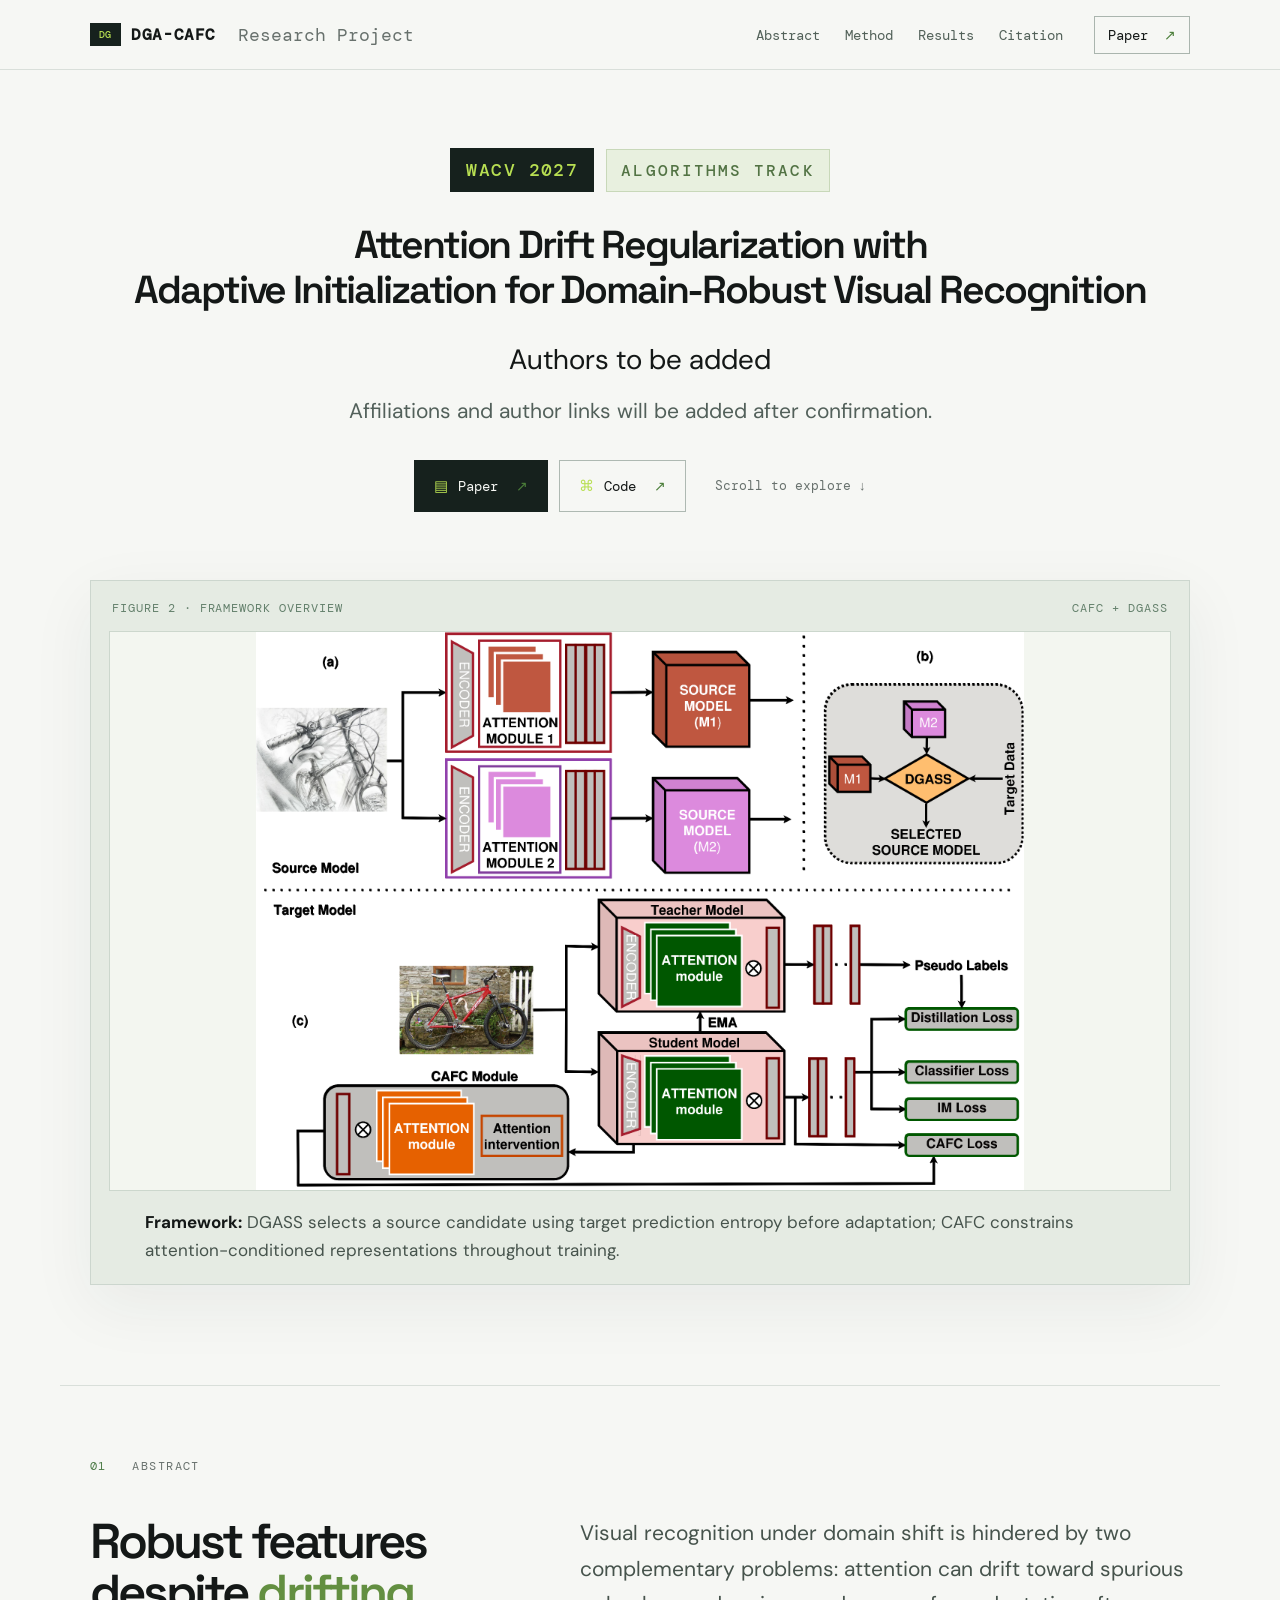
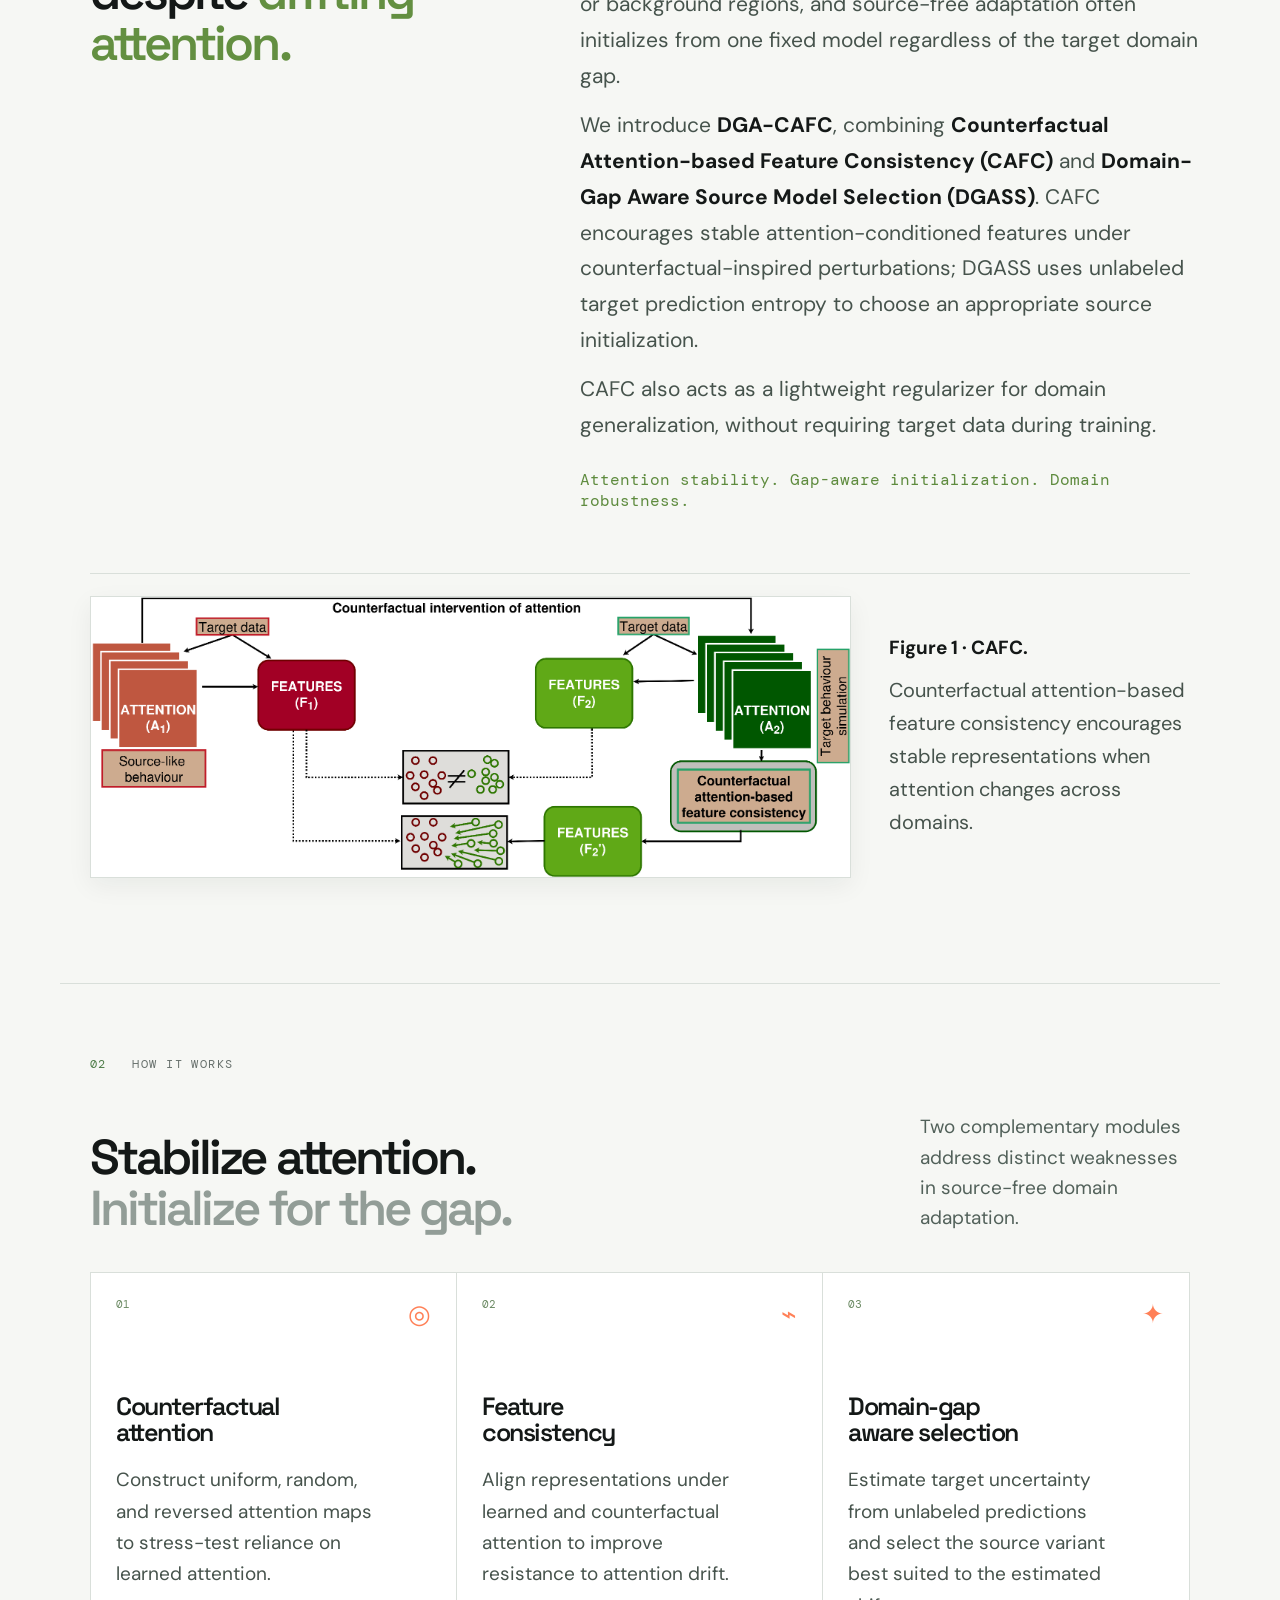
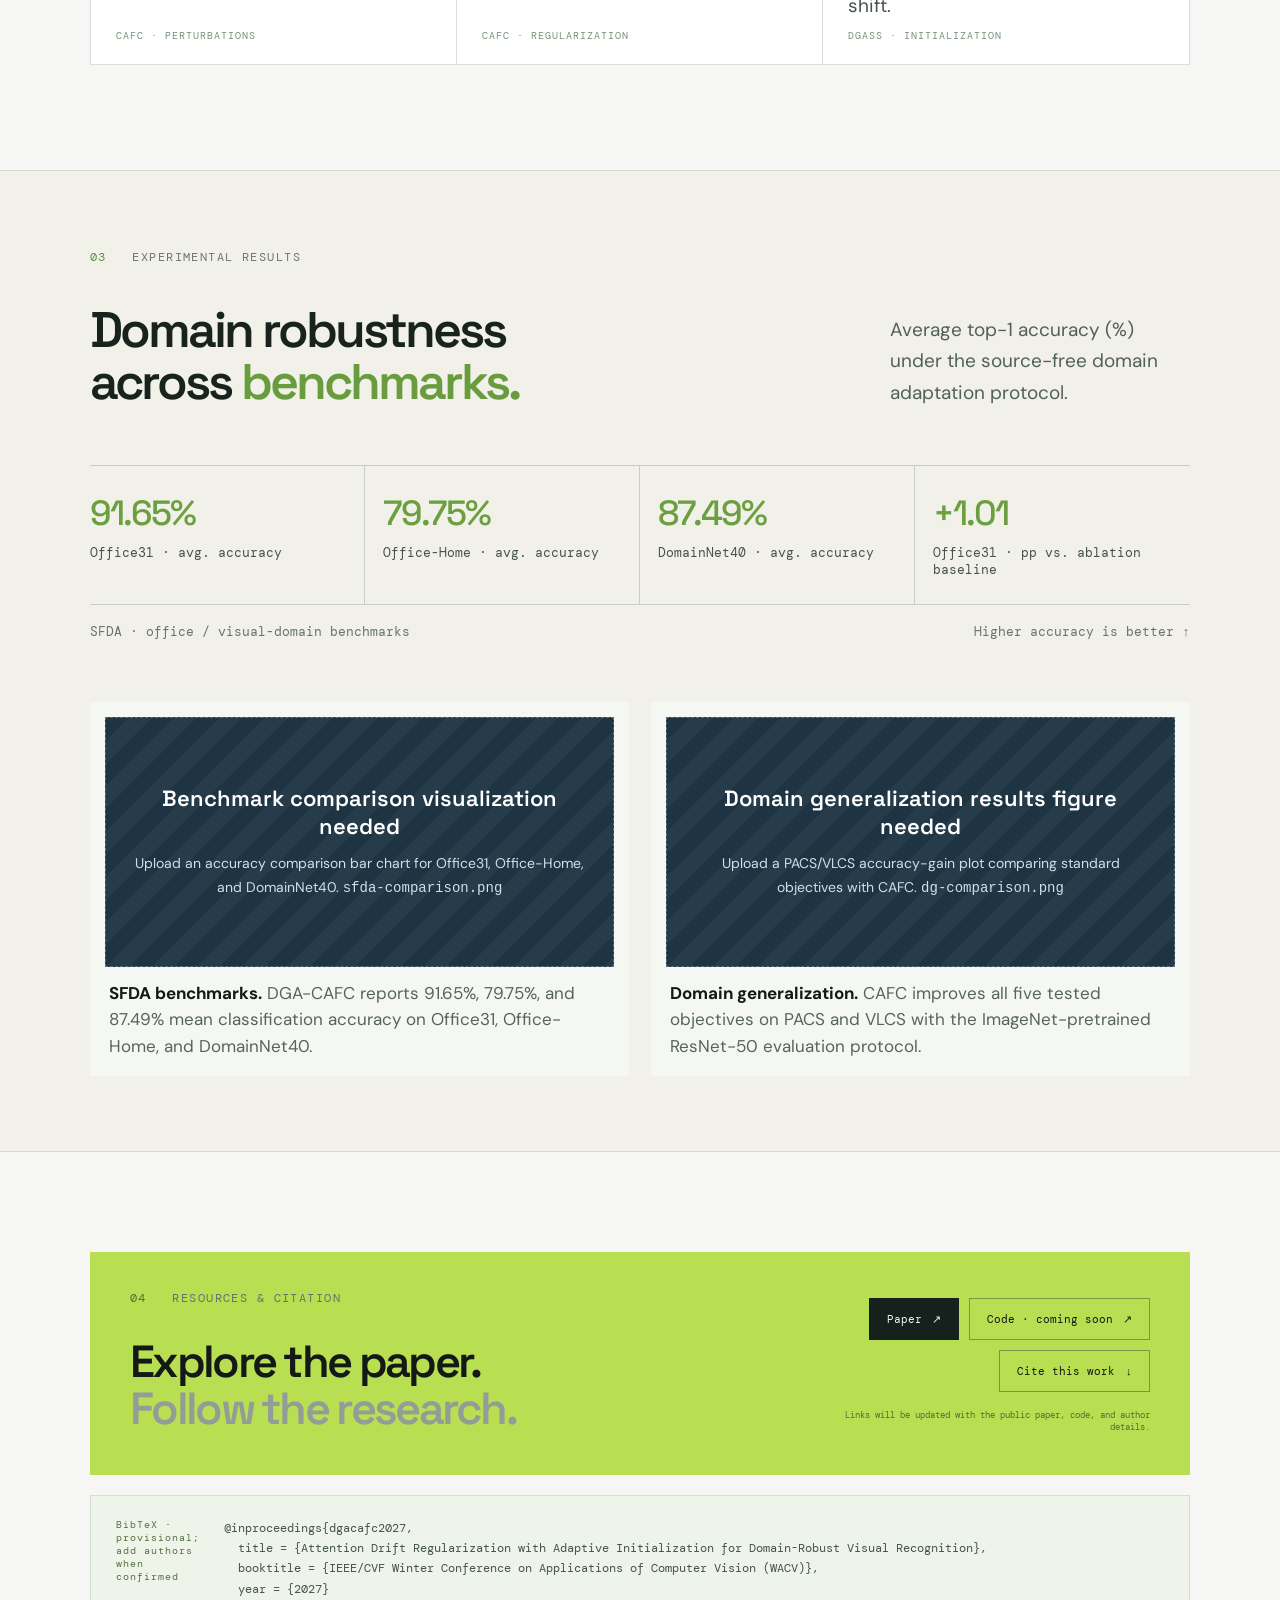
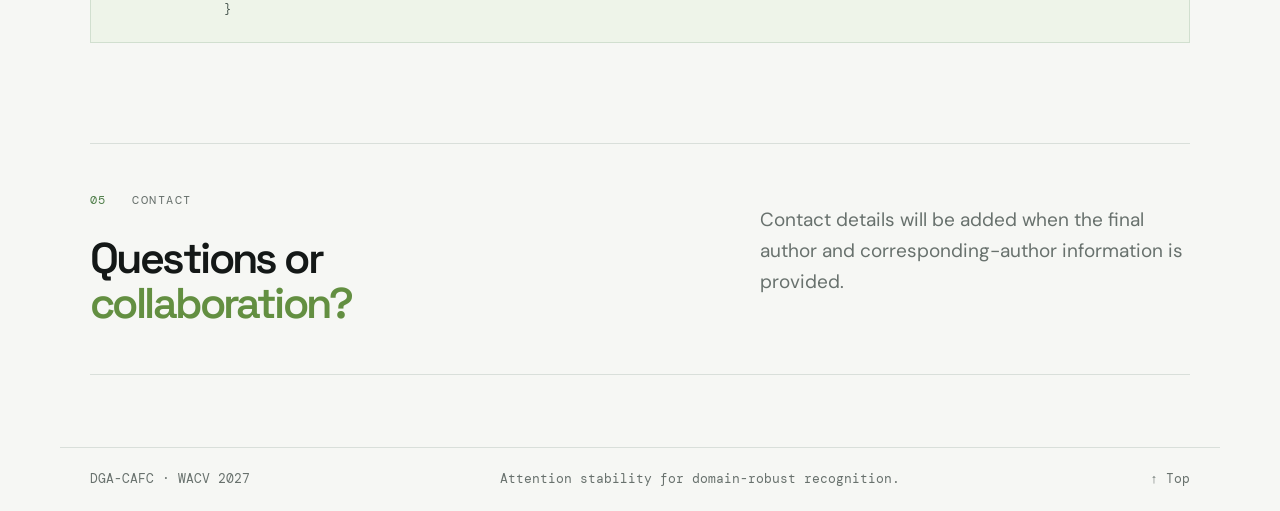
==== index.html @ 8aa9f6e1 "Add files via upload" ====
<!doctype html>
<html lang="en">
  <head>
    <meta charset="UTF-8" />
    <meta name="viewport" content="width=device-width, initial-scale=1.0" />
    <meta name="description" content="DGA-CAFC: Attention Drift Regularization with Adaptive Initialization for Domain-Robust Visual Recognition. WACV 2027." />
    <title>DGA-CAFC | WACV 2027</title>
    <link rel="preconnect" href="https://fonts.googleapis.com" />
    <link rel="preconnect" href="https://fonts.gstatic.com" crossorigin />
    <link href="https://fonts.googleapis.com/css2?family=DM+Mono:wght@400;500&family=DM+Sans:wght@400;500;600;700&family=Space+Grotesk:wght@400;500;600;700&display=swap" rel="stylesheet" />
    <link rel="stylesheet" href="styles.css?v=1" />
  </head>
  <body>
    <header class="topbar"><div class="topbar-inner">
      <a class="paper-id" href="#top"><span class="mark">DG</span><span>DGA-CAFC</span></a>
      <a class="lab-link" href="#contact"><span class="lab-name">Research Project</span></a>
      <nav><a href="#abstract">Abstract</a><a href="#method">Method</a><a href="#results">Results</a><a href="#citation">Citation</a></nav>
      <a class="mini-button" href="paper.html">Paper <span>↗</span></a>
    </div></header>
    <main id="top">
      <section class="title-section wrap">
        <div class="venue-row"><a class="venue-pill" href="https://wacv.thecvf.com/" target="_blank" rel="noreferrer">WACV 2027</a><span class="venue-tier">Algorithms Track</span></div>
        <h1><span>Attention Drift Regularization with</span><span>Adaptive Initialization for Domain-Robust Visual Recognition</span></h1>
        <!-- TODO: Replace author information with final camera-ready author list and affiliations. -->
        <p class="authors">Authors to be added</p>
        <p class="affiliation">Affiliations and author links will be added after confirmation.</p>
        <div class="title-actions"><a class="action-button filled" href="paper.html"><span class="button-icon">▤</span> Paper <span class="arrow">↗</span></a><a class="action-button" href="#links"><span class="button-icon">⌘</span> Code <span class="arrow">↗</span></a><a class="text-link" href="#abstract">Scroll to explore ↓</a></div>
      </section>
      <section class="figure-section wrap"><div class="figure-frame">
        <div class="figure-head"><span>FIGURE 2 · FRAMEWORK OVERVIEW</span><span>CAFC + DGASS</span></div>
        <img src="assets/dgacafc-framework.png" alt="DGA-CAFC overall framework: two candidate source models, DGASS source selection, teacher-student adaptation, and CAFC regularization" loading="eager" />
        <div class="figure-caption"><strong>Framework:</strong> DGASS selects a source candidate using target prediction entropy before adaptation; CAFC constrains attention-conditioned representations throughout training.</div>
      </div></section>
      <section class="abstract-section wrap" id="abstract">
        <div class="section-label">01 <span>ABSTRACT</span></div>
        <div class="abstract-grid"><h2>Robust features<br />despite <em>drifting attention.</em></h2><div>
          <p>Visual recognition under domain shift is hindered by two complementary problems: attention can drift toward spurious or background regions, and source-free adaptation often initializes from one fixed model regardless of the target domain gap.</p>
          <p>We introduce <strong>DGA-CAFC</strong>, combining <strong>Counterfactual Attention-based Feature Consistency (CAFC)</strong> and <strong>Domain-Gap Aware Source Model Selection (DGASS)</strong>. CAFC encourages stable attention-conditioned features under counterfactual-inspired perturbations; DGASS uses unlabeled target prediction entropy to choose an appropriate source initialization.</p>
          <p>CAFC also acts as a lightweight regularizer for domain generalization, without requiring target data during training.</p>
          <p class="abstract-note">Attention stability. Gap-aware initialization. Domain robustness.</p>
        </div></div>
        <div class="motivation-figure"><img src="assets/cafc-motivation.png" alt="CAFC concept: attention drift from source-like to target behavior and counterfactual attention-based feature consistency" loading="lazy" /><p><strong>Figure 1 · CAFC.</strong> Counterfactual attention-based feature consistency encourages stable representations when attention changes across domains.</p></div>
      </section>
      <section class="method-section wrap" id="method">
        <div class="section-label">02 <span>HOW IT WORKS</span></div>
        <div class="method-heading"><h2>Stabilize attention.<br /><span>Initialize for the gap.</span></h2><p>Two complementary modules address distinct weaknesses in source-free domain adaptation.</p></div>
        <div class="method-cards">
          <article><div class="card-top"><span>01</span><span class="card-glyph">◎</span></div><h3>Counterfactual<br />attention</h3><p>Construct uniform, random, and reversed attention maps to stress-test reliance on learned attention.</p><div class="card-tag">CAFC · PERTURBATIONS</div></article>
          <article><div class="card-top"><span>02</span><span class="card-glyph">⌁</span></div><h3>Feature<br />consistency</h3><p>Align representations under learned and counterfactual attention to improve resistance to attention drift.</p><div class="card-tag">CAFC · REGULARIZATION</div></article>
          <article><div class="card-top"><span>03</span><span class="card-glyph">✦</span></div><h3>Domain-gap<br />aware selection</h3><p>Estimate target uncertainty from unlabeled predictions and select the source variant best suited to the estimated shift.</p><div class="card-tag">DGASS · INITIALIZATION</div></article>
        </div>
      </section>
      <section class="results-section" id="results"><div class="wrap">
        <div class="section-label light-label">03 <span>EXPERIMENTAL RESULTS</span></div>
        <div class="results-heading"><h2>Domain robustness<br />across <em>benchmarks.</em></h2><p>Average top-1 accuracy (%) under the source-free domain adaptation protocol.</p></div>
        <div class="result-row"><div><strong>91.65%</strong><span>Office31 · avg. accuracy</span></div><div><strong>79.75%</strong><span>Office-Home · avg. accuracy</span></div><div><strong>87.49%</strong><span>DomainNet40 · avg. accuracy</span></div><div><strong>+1.01</strong><span>Office31 · pp vs. ablation baseline</span></div></div>
        <div class="result-foot"><span>SFDA · office / visual-domain benchmarks</span><span>Higher accuracy is better ↑</span></div>
        <div class="evidence-grid">
          <figure><div class="figure-placeholder dark"><strong>Benchmark comparison visualization needed</strong><span>Upload an accuracy comparison bar chart for Office31, Office-Home, and DomainNet40. <code>sfda-comparison.png</code></span></div><figcaption><strong>SFDA benchmarks.</strong> DGA-CAFC reports 91.65%, 79.75%, and 87.49% mean classification accuracy on Office31, Office-Home, and DomainNet40.</figcaption></figure>
          <figure><div class="figure-placeholder dark"><strong>Domain generalization results figure needed</strong><span>Upload a PACS/VLCS accuracy-gain plot comparing standard objectives with CAFC. <code>dg-comparison.png</code></span></div><figcaption><strong>Domain generalization.</strong> CAFC improves all five tested objectives on PACS and VLCS with the ImageNet-pretrained ResNet-50 evaluation protocol.</figcaption></figure>
        </div>
      </div></section>
      <section class="links-section wrap" id="links"><div class="links-card" id="citation"><div><div class="section-label">04 <span>RESOURCES &amp; CITATION</span></div><h2>Explore the paper.<br /><span>Follow the research.</span></h2></div><div class="resource-buttons"><a class="resource-button primary" href="paper.html">Paper <span>↗</span></a><a class="resource-button" href="#contact">Code · coming soon <span>↗</span></a><a class="resource-button citation-button" href="#citation-text">Cite this work <span>↓</span></a><small>Links will be updated with the public paper, code, and author details.</small></div></div>
      <div class="citation-text" id="citation-text"><span>BibTeX · provisional; add authors when confirmed</span><code>@inproceedings{dgacafc2027,<br />&nbsp; title = {Attention Drift Regularization with Adaptive Initialization for Domain-Robust Visual Recognition},<br />&nbsp; booktitle = {IEEE/CVF Winter Conference on Applications of Computer Vision (WACV)},<br />&nbsp; year = {2027}<br />}</code></div></section>
    </main>
    <section class="contact-section wrap" id="contact"><div class="contact-card"><div><div class="section-label">05 <span>CONTACT</span></div><h2>Questions or<br /><em>collaboration?</em></h2></div><div class="contact-details"><p>Contact details will be added when the final author and corresponding-author information is provided.</p></div></div></section>
    <footer class="footer wrap"><span>DGA-CAFC · WACV 2027</span><span>Attention stability for domain-robust recognition.</span><a href="#top">↑ Top</a></footer>
    <script src="script.js"></script>
  </body>
</html>
---- styles.css ----
:root{--paper:#f6f7f4;--ink:#141817;--muted:#68716d;--line:#d9dfda;--green:#b8df52;--deep:#16211d;--orange:#ff8057;--mono:"DM Mono",monospace;--sans:"DM Sans",sans-serif;--display:"Space Grotesk",sans-serif}*{box-sizing:border-box}html{scroll-behavior:smooth}body{margin:0;background:var(--paper);color:var(--ink);font-family:var(--sans)}.wrap{max-width:1160px;margin:auto;padding-left:30px;padding-right:30px}.topbar{height:70px;background:rgba(246,247,244,.94);border-bottom:1px solid var(--line);position:sticky;top:0;z-index:5;backdrop-filter:blur(12px)}.topbar-inner{max-width:1160px;height:100%;padding:0 30px;margin:auto;display:flex;align-items:center}.paper-id{display:flex;gap:10px;align-items:center;text-decoration:none;color:var(--ink);font:600 13px var(--mono);letter-spacing:.04em}.mark{display:grid;place-items:center;background:var(--deep);color:var(--green);font:500 10px var(--mono);width:31px;height:23px}.topbar nav{display:flex;gap:25px;margin-left:auto;margin-right:31px}.topbar nav a,.mini-button,.lab-link{color:var(--muted);text-decoration:none;font:11px var(--mono)}
.lab-link{margin-left:22px}
.lab-name{font-size:1.25em}
.lab-link-v{color:#f4510b}
.lab-link:hover{color:var(--ink)}.topbar nav a:hover,.footer a:hover{color:var(--ink)}.mini-button{border:1px solid #aab5ae;padding:9px 13px;color:var(--ink)}.mini-button span,.arrow{color:#4b7e39;margin-left:8px}.title-section{padding-top:78px;padding-bottom:68px;text-align:center}.venue-row{display:flex;justify-content:center;align-items:center;gap:17px;color:var(--muted);font:10px var(--mono);letter-spacing:.07em;text-transform:uppercase}.venue-pill{background:var(--deep);color:var(--green);padding:8px 13px;text-decoration:none!important;font-size:16px}
.venue-pill:hover{background:#273a32}.paper-no{border-left:1px solid var(--line);padding-left:17px}.title-section h1{font:600 clamp(32px,4.8vw,64px)/1.08 var(--display);letter-spacing:-.055em;max-width:1060px;margin:31px auto 25px}.authors{font-size:16px;margin:0}.authors span{color:#a2aba6;padding:0 8px}.authors sup,.affiliation sup{color:#56833d;font:10px var(--mono)}.affiliation{font-size:12px;color:var(--muted);margin:9px 0 0}.title-actions{display:flex;justify-content:center;align-items:center;gap:11px;margin-top:37px}.action-button,.resource-button{border:1px solid #aeb9b2;color:var(--ink);padding:13px 17px;text-decoration:none;font:11px var(--mono);display:flex;align-items:center;gap:10px}.action-button:hover,.resource-button:hover{background:white;border-color:#758178}.action-button.filled,.resource-button.primary{background:var(--deep);border-color:var(--deep);color:var(--paper)}.action-button.filled:hover,.resource-button.primary:hover{background:#273a32}.button-icon{color:var(--green);font-size:15px}.text-link{color:var(--muted);font:10px var(--mono);text-decoration:none;margin-left:18px}.text-link:hover{color:var(--ink)}.figure-section{padding-bottom:100px}.figure-frame{background:#e5ebe3;border:1px solid #ccd6ce;padding:18px 18px 20px;box-shadow:0 20px 60px #20352e10}.figure-head{display:flex;justify-content:space-between;padding:1px 3px 15px;color:#64806c;font:10px var(--mono);letter-spacing:.08em}.figure-frame img{display:block;width:100%;background:#f3f6f0;border:1px solid #ccd7cd}.figure-caption{max-width:990px;margin:17px auto 0;color:#5d6762;font-size:12px;line-height:1.65}.figure-caption strong{color:var(--ink)}.abstract-section,.method-section{border-top:1px solid var(--line);padding-top:72px;padding-bottom:105px}.section-label{color:#6c856f;font:10px var(--mono);letter-spacing:.12em}.section-label span{color:var(--muted);margin-left:17px}.abstract-grid{display:grid;grid-template-columns:40% 60%;gap:50px;margin-top:42px}.abstract-grid h2,.method-heading h2,.results-heading h2,.links-card h2{font:600 49px/1.04 var(--display);letter-spacing:-.06em;margin:0}.abstract-grid h2 em,.results-heading em{color:#638f41;font-style:normal}.abstract-grid p{color:#4f5a54;line-height:1.7;font-size:15px;max-width:620px;margin:0 0 14px}.abstract-grid strong{color:var(--ink)}.abstract-note{font:11px var(--mono)!important;color:#5e8b3e!important;padding-top:11px}.method-heading{display:flex;justify-content:space-between;align-items:end;margin-top:40px;margin-bottom:38px}.method-heading h2 span,.links-card h2 span{color:#929d97}.method-heading p{color:var(--muted);font-size:13px;line-height:1.6;max-width:270px;margin:0}.method-cards{display:grid;grid-template-columns:repeat(3,1fr);border:1px solid var(--line);background:white}.method-cards article{min-height:290px;padding:24px 25px;border-right:1px solid var(--line);position:relative}.method-cards article:last-child{border:0}.card-top{display:flex;justify-content:space-between;color:#6a8962;font:11px var(--mono)}.card-glyph{font-size:26px;color:var(--orange)}.method-cards h3{font:600 25px/1.05 var(--display);letter-spacing:-.06em;margin:62px 0 18px}.method-cards p{color:var(--muted);font-size:13px;line-height:1.65;max-width:260px}.card-tag{position:absolute;bottom:22px;color:#789079;font:9px var(--mono);letter-spacing:.1em}.results-section{background:var(--deep);color:var(--paper);padding:78px 0 75px}.light-label{color:var(--green)}.light-label span{color:#91a19a}.results-heading{display:flex;justify-content:space-between;align-items:end;margin:39px 0 57px}.results-heading h2{font-size:50px}.results-heading em{color:var(--green)}.results-heading p{color:#b1beb7;font-size:13px;line-height:1.65;max-width:300px;margin:0}.result-row{display:grid;grid-template-columns:repeat(4,1fr);border-top:1px solid #53645a;border-bottom:1px solid #53645a}.result-row div{padding:25px 18px 26px;border-right:1px solid #53645a}.result-row div:first-child{padding-left:0}.result-row div:last-child{border:0}.result-row strong{display:block;color:var(--green);font:500 35px var(--display);letter-spacing:-.06em}.result-row span{display:block;color:#a8b5ae;font:10px var(--mono);margin-top:9px}.result-foot{display:flex;justify-content:space-between;color:#83938b;font:10px var(--mono);padding-top:18px}.links-section{padding-top:100px;padding-bottom:100px}.links-card{background:var(--green);padding:38px 40px 42px;display:flex;justify-content:space-between;align-items:end}.links-card .section-label{color:#516c39}.links-card h2{font-size:45px;margin-top:33px}.resource-buttons{display:flex;gap:10px;align-items:center;flex-wrap:wrap;justify-content:end;max-width:340px}.resource-button{border-color:#779945}.resource-buttons small{display:block;width:100%;color:#526a3b;font:9px var(--mono);margin-top:7px;text-align:right}.footer{border-top:1px solid var(--line);padding-top:22px;padding-bottom:24px;display:flex;justify-content:space-between;color:var(--muted);font:10px var(--mono)}.footer a{color:var(--muted);text-decoration:none}@media(max-width:750px){.wrap{padding-left:20px;padding-right:20px}.topbar-inner{padding:0 20px}.topbar nav{display:none}.mini-button{margin-left:auto}.title-section{padding-top:55px}.venue-row{flex-wrap:wrap;gap:10px}.paper-no{display:none}.title-section h1{font-size:34px}.desktop{display:none}.title-actions{flex-wrap:wrap}.text-link{width:100%;margin:8px 0 0}.figure-section{padding-bottom:70px}.figure-head{font-size:8px}.figure-caption{font-size:11px}.abstract-grid{display:block}.abstract-grid h2{margin-bottom:35px;font-size:42px}.method-heading,.results-heading,.links-card{display:block}.method-heading p,.results-heading p{margin-top:24px}.method-cards{grid-template-columns:1fr}.method-cards article{border-right:0;border-bottom:1px solid var(--line)}.method-cards article:last-child{border-bottom:0}.results-heading h2{font-size:42px}.result-row{grid-template-columns:repeat(2,1fr)}.result-row div,.result-row div:first-child{padding:20px 12px}.result-row strong{font-size:30px}.result-foot{gap:18px;line-height:1.5}.links-card{padding:30px}.links-card h2{font-size:39px;margin-bottom:35px}.resource-buttons{justify-content:start}.resource-buttons small{text-align:left}.footer{gap:15px;flex-wrap:wrap}}
.venue-tier{color:#64806c;font-size:16px;font-weight:500;letter-spacing:.12em}.venue-tier::before{color:#aeb9b2;font-size:20px;margin-right:15px;vertical-align:-1px}.paper-no{border-left:1px solid var(--line);padding-left:17px}.title-section h1{font:600 clamp(32px,4.8vw,64px)/1.08 var(--display);letter-spacing:-.055em;max-width:1060px;margin:31px auto 25px}.authors{font-size:16px;margin:0}.authors span{color:#a2aba6;padding:0 8px}.authors sup,.affiliation sup{color:#56833d;font:10px var(--mono)}.affiliation{font-size:12px;color:var(--muted);margin:9px 0 0}.title-actions{display:flex;justify-content:center;align-items:center;gap:11px;margin-top:37px}.action-button,.resource-button{border:1px solid #aeb9b2;color:var(--ink);padding:13px 17px;text-decoration:none;font:11px var(--mono);display:flex;align-items:center;gap:10px}.action-button:hover,.resource-button:hover{background:white;border-color:#758178}.action-button.filled,.resource-button.primary{background:var(--deep);border-color:var(--deep);color:var(--paper)}.action-button.filled:hover,.resource-button.primary:hover{background:#273a32}.button-icon{color:var(--green);font-size:15px}.text-link{color:var(--muted);font:10px var(--mono);text-decoration:none;margin-left:18px}.text-link:hover{color:var(--ink)}.figure-section{padding-bottom:100px}.figure-frame{background:#e5ebe3;border:1px solid #ccd6ce;padding:18px 18px 20px;box-shadow:0 20px 60px #20352e10}.figure-head{display:flex;justify-content:space-between;padding:1px 3px 15px;color:#64806c;font:10px var(--mono);letter-spacing:.08em}.figure-frame img{display:block;width:100%;background:#f3f6f0;border:1px solid #ccd7cd}.figure-caption{max-width:990px;margin:17px auto 0;color:#5d6762;font-size:12px;line-height:1.65}.figure-caption strong{color:var(--ink)}.abstract-section,.method-section{border-top:1px solid var(--line);padding-top:72px;padding-bottom:105px}.section-label{color:#6c856f;font:10px var(--mono);letter-spacing:.12em}.section-label span{color:var(--muted);margin-left:17px}.abstract-grid{display:grid;grid-template-columns:40% 60%;gap:50px;margin-top:42px}.abstract-grid h2,.method-heading h2,.results-heading h2,.links-card h2{font:600 49px/1.04 var(--display);letter-spacing:-.06em;margin:0}.abstract-grid h2 em,.results-heading em{color:#638f41;font-style:normal}.abstract-grid p{color:#4f5a54;line-height:1.7;font-size:15px;max-width:620px;margin:0 0 14px}.abstract-grid strong{color:var(--ink)}.abstract-note{font:11px var(--mono)!important;color:#5e8b3e!important;padding-top:11px}.method-heading{display:flex;justify-content:space-between;align-items:end;margin-top:40px;margin-bottom:38px}.method-heading h2 span,.links-card h2 span{color:#929d97}.method-heading p{color:var(--muted);font-size:13px;line-height:1.6;max-width:270px;margin:0}.method-cards{display:grid;grid-template-columns:repeat(3,1fr);border:1px solid var(--line);background:white}.method-cards article{min-height:290px;padding:24px 25px;border-right:1px solid var(--line);position:relative}.method-cards article:last-child{border:0}.card-top{display:flex;justify-content:space-between;color:#6a8962;font:11px var(--mono)}.card-glyph{font-size:26px;color:var(--orange)}.method-cards h3{font:600 25px/1.05 var(--display);letter-spacing:-.06em;margin:62px 0 18px}.method-cards p{color:var(--muted);font-size:13px;line-height:1.65;max-width:260px}.card-tag{position:absolute;bottom:22px;color:#789079;font:9px var(--mono);letter-spacing:.1em}.results-section{background:var(--deep);color:var(--paper);padding:78px 0 75px}.light-label{color:var(--green)}.light-label span{color:#91a19a}.results-heading{display:flex;justify-content:space-between;align-items:end;margin:39px 0 57px}.results-heading h2{font-size:50px}.results-heading em{color:var(--green)}.results-heading p{color:#b1beb7;font-size:13px;line-height:1.65;max-width:300px;margin:0}.result-row{display:grid;grid-template-columns:repeat(4,1fr);border-top:1px solid #53645a;border-bottom:1px solid #53645a}.result-row div{padding:25px 18px 26px;border-right:1px solid #53645a}.result-row div:first-child{padding-left:0}.result-row div:last-child{border:0}.result-row strong{display:block;color:var(--green);font:500 35px var(--display);letter-spacing:-.06em}.result-row span{display:block;color:#a8b5ae;font:10px var(--mono);margin-top:9px}.result-foot{display:flex;justify-content:space-between;color:#83938b;font:10px var(--mono);padding-top:18px}.links-section{padding-top:100px;padding-bottom:100px}.links-card{background:var(--green);padding:38px 40px 42px;display:flex;justify-content:space-between;align-items:end}.links-card .section-label{color:#516c39}.links-card h2{font-size:45px;margin-top:33px}.resource-buttons{display:flex;gap:10px;align-items:center;flex-wrap:wrap;justify-content:end;max-width:340px}.resource-button{border-color:#779945}.resource-buttons small{display:block;width:100%;color:#526a3b;font:9px var(--mono);margin-top:7px;text-align:right}.footer{border-top:1px solid var(--line);padding-top:22px;padding-bottom:24px;display:flex;justify-content:space-between;color:var(--muted);font:10px var(--mono)}.footer a{color:var(--muted);text-decoration:none}@media(max-width:750px){.wrap{padding-left:20px;padding-right:20px}.topbar-inner{padding:0 20px}.topbar nav{display:none}.mini-button{margin-left:auto}.title-section{padding-top:55px}.venue-row{flex-wrap:wrap;gap:10px}.paper-no{display:none}.title-section h1{font-size:34px}.desktop{display:none}.title-actions{flex-wrap:wrap}.text-link{width:100%;margin:8px 0 0}.figure-section{padding-bottom:70px}.figure-head{font-size:8px}.figure-caption{font-size:11px}.abstract-grid{display:block}.abstract-grid h2{margin-bottom:35px;font-size:42px}.method-heading,.results-heading,.links-card{display:block}.method-heading p,.results-heading p{margin-top:24px}.method-cards{grid-template-columns:1fr}.method-cards article{border-right:0;border-bottom:1px solid var(--line)}.method-cards article:last-child{border-bottom:0}.results-heading h2{font-size:42px}.result-row{grid-template-columns:repeat(2,1fr)}.result-row div,.result-row div:first-child{padding:20px 12px}.result-row strong{font-size:30px}.result-foot{gap:18px;line-height:1.5}.links-card{padding:30px}.links-card h2{font-size:39px;margin-bottom:35px}.resource-buttons{justify-content:start}.resource-buttons small{text-align:left}.footer{gap:15px;flex-wrap:wrap}}
.figure-frame img{max-height:560px;object-fit:contain}
.motivation-figure{margin-top:48px;border-top:1px solid var(--line);padding-top:22px;display:grid;grid-template-columns:2fr 1fr;gap:25px;align-items:center}
.motivation-figure img{width:100%;max-height:240px;object-fit:contain;background:#fff;border:1px solid var(--line)}
.motivation-figure p{font-size:12px;line-height:1.7;color:var(--muted);max-width:240px}
.motivation-figure strong{color:var(--ink);display:block;margin-bottom:7px}
.evidence-grid{display:grid;grid-template-columns:1fr 1fr;gap:22px;margin-top:62px}
.evidence-grid figure{margin:0;padding:15px;background:#f5f8f2;color:var(--ink)}
.evidence-grid img{display:block;width:100%;height:215px;object-fit:contain;background:#fff}
.evidence-grid figcaption{font-size:11px;line-height:1.55;color:#56645b;padding:13px 4px 2px}
.evidence-grid figcaption strong{color:var(--ink)}
@media(max-width:750px){.motivation-figure{display:block}.motivation-figure p{max-width:none}.evidence-grid{grid-template-columns:1fr}.evidence-grid img{height:auto;max-height:280px}}
.authors{font-size:clamp(15px,1.8vw,20px);line-height:1.55;color:var(--ink);max-width:1050px;margin:0 auto}
.authors a{color:var(--ink);text-decoration:underline;text-decoration-color:#8eb661;text-decoration-thickness:2px;text-underline-offset:4px}
.authors a:hover,.contact-line a:hover{color:#4f8238}
.authors .contribution-mark{display:inline-block;color:#d65b2f;font:700 0.85em/1 var(--sans);vertical-align:super;margin-left:3px;text-decoration:none}
.affiliation{font-size:clamp(12px,1.35vw,15px);line-height:1.75;color:#52605a;margin-top:12px}
.affiliation a{color:#52605a;text-decoration:underline;text-decoration-color:#8eb661;text-underline-offset:3px}
.affiliation a:hover{color:#4f8238}
.affiliation-separator{color:#8eb661;padding:0 .35em}
.affiliation span{font-family:var(--mono);font-size:.88em;color:#617269}
.affiliation em{color:#527e3b;font-style:normal;font-size:.9em}
.contact-line{font:12px var(--mono);line-height:1.7;color:#5b6961;margin:10px auto 0}
.contact-line a{color:#527e3b;text-decoration:none}
.contact-line span{padding:0 8px;color:#9aa49e}
.title-actions{margin-top:30px}
.topbar nav a{color:#526159;font-size:11px}
.topbar nav a:hover{color:#3f7834}
.mini-button{color:var(--ink)}
.abstract-grid p,.method-cards p,.figure-caption,.motivation-figure p{color:#46534c}
.section-label{color:#4e7d48}
.method-heading p,.results-heading p{font-size:14px;color:#52615a}
.result-row span{font-size:11px;color:#c1ccc5}
.citation-text{display:grid;grid-template-columns:90px 1fr;gap:18px;margin-top:20px;padding:22px 25px;background:#eef4e9;border:1px solid #d1dfcf;color:#527344}
.citation-text span{font:10px var(--mono);letter-spacing:.1em}
.citation-text code{font:12px/1.7 var(--mono);color:#44534b;white-space:normal}
.paper-placeholder{min-height:100vh;display:grid;place-items:center;background:var(--deep);color:var(--paper)}
.paper-placeholder main{text-align:center;padding:35px;max-width:700px}
.placeholder-mark{font:11px var(--mono);letter-spacing:.13em;color:var(--green)}
.paper-placeholder h1{font:600 clamp(26px,4.25vw,46px)/.95 var(--display);letter-spacing:-.045em;margin:26px 0 20px}
.paper-placeholder h1 em{color:var(--green);font-style:normal}
.paper-placeholder p{color:#b8c4bd;font-size:16px;margin-bottom:30px}
.paper-placeholder a{color:var(--green);font:12px var(--mono);text-decoration:none}
.contact-section{padding-bottom:72px}
.contact-card{border-top:1px solid var(--line);border-bottom:1px solid var(--line);padding:48px 0;display:flex;justify-content:space-between;align-items:center}
.contact-card h2{font:600 43px/1.05 var(--display);letter-spacing:-.06em;margin:28px 0 0}
.contact-card h2 em{color:#638f41;font-style:normal}
.contact-details{max-width:430px;color:var(--muted);font-size:13px;line-height:1.65}
.contact-details p{margin:0 0 16px}
.contact-details a{display:block;color:#527e3b;font:13px var(--mono);text-decoration:none;margin-top:7px}
.contact-details a:hover{color:var(--ink)}
@media(max-width:750px){.topbar nav{display:flex;gap:13px;margin-right:10px}.topbar nav a{font-size:9px}.topbar .paper-id{font-size:11px}.contact-line{font-size:10px}.citation-text{display:block}.citation-text code{display:block;margin-top:14px;font-size:10px;overflow-wrap:anywhere}.authors{font-size:15px}}
@media(max-width:750px){.contact-card{display:block;padding:38px 0}.contact-card h2{font-size:38px;margin-bottom:30px}.contact-section{padding-bottom:45px}}
.title-section h1{font-size:clamp(26px,3.05vw,42px)!important;line-height:1.15;max-width:1160px}
.title-section h1 span{display:block;white-space:nowrap}
.venue-row{font-size:11px}
.authors{font-size:clamp(18px,2.1vw,23px)}
.affiliation{font-size:clamp(15px,1.6vw,18px)}
.contact-line{font-size:13px}
.figure-head,.section-label{font-size:11px}
.figure-caption{font-size:14px}
.abstract-grid p{font-size:18px}
.abstract-note{font-size:12px!important}
.method-heading p,.results-heading p{font-size:16px}
.method-cards p{font-size:16px}
.card-tag{font-size:10px}
.result-row span,.result-foot{font-size:11px}
.evidence-grid figcaption{font-size:14px}
.contact-details{font-size:16px}
.contact-details a{font-size:15px}
.footer{font-size:11px}
@media(max-width:750px){.title-section h1{font-size:28px!important}.title-section h1 span{white-space:normal}.authors{font-size:17px}.affiliation{font-size:14px}.abstract-grid p{font-size:17px}.figure-caption{font-size:14px}.method-cards p{font-size:15px}}
.topbar nav a,.mini-button,.lab-link{font-size:13px}
.venue-row{font-size:12px}
.authors{font-size:clamp(19px,2.25vw,25px)}
.affiliation{font-size:clamp(16px,1.75vw,19px)}
.contact-line{font-size:14px}
.figure-head,.section-label{font-size:12px}
.figure-caption{font-size:15px}
.abstract-grid p{font-size:19px}
.method-heading p,.results-heading p{font-size:17px}
.method-cards p{font-size:17px}
.result-row span,.result-foot{font-size:12px}
.evidence-grid figcaption{font-size:15px}
.contact-details{font-size:17px}
.contact-details a{font-size:16px}
.footer{font-size:12px}
@media(max-width:750px){.topbar nav a,.mini-button{font-size:10px}.venue-row{font-size:10px}.authors{font-size:18px}.affiliation{font-size:15px}.abstract-grid p{font-size:18px}.figure-caption{font-size:15px}.method-heading p,.results-heading p{font-size:16px}.method-cards p{font-size:16px}.evidence-grid figcaption{font-size:14px}}
.authors{font-size:clamp(21px,2.5vw,28px)}
.affiliation{font-size:clamp(18px,2vw,21px)}
.contact-line{font-size:16px}
.figure-caption{font-size:17px}
.abstract-grid p{font-size:21px}
.abstract-note{font-size:14px!important}
.method-heading p,.results-heading p{font-size:19px}
.method-cards p{font-size:19px}
.result-row span,.result-foot{font-size:13px}
.evidence-grid figcaption{font-size:17px}
.contact-details{font-size:19px}
.contact-details a{font-size:18px}
.footer{font-size:13px}
.results-section .section-label{color:#c6ef70}
.results-section .section-label span{color:#d2ddd6}
.results-heading p{color:#d2ddd6!important}
.result-row span{color:#edf4ef!important}
.result-foot{color:#b9c9c0!important}
.results-section .results-heading h2{color:#f6f7f4}
@media(max-width:750px){.authors{font-size:20px}.affiliation{font-size:17px}.contact-line{font-size:14px}.figure-caption{font-size:16px}.abstract-grid p{font-size:19px}.abstract-note{font-size:13px!important}.method-heading p,.results-heading p{font-size:18px}.method-cards p{font-size:18px}.evidence-grid figcaption{font-size:16px}.contact-details{font-size:18px}.contact-details a{font-size:17px}}
.results-section{background:#f1f0e9;color:#18231d;border-top:1px solid #d7d8ce;border-bottom:1px solid #d7d8ce}
.results-section .light-label{color:#5d913f}
.results-section .light-label span{color:#6d766f}
.results-section .results-heading h2{color:#18231d}
.results-section .results-heading em{color:#699c3e}
.results-section .results-heading p{color:#52605a!important}
.results-section .result-row{border-color:#c7cec3}
.results-section .result-row div{border-color:#c7cec3}
.results-section .result-row strong{color:#6b9f3f}
.results-section .result-row span{color:#46534c!important}
.results-section .result-foot{color:#68756c!important}
@media(max-width:750px){.motivation-figure p{font-size:17px;max-width:none}.motivation-figure strong{font-size:17px}}
.venue-row{gap:12px}
.venue-pill{padding:10px 16px!important;font-size:18px!important;font-weight:500;letter-spacing:.08em}
.venue-tier{display:inline-flex;align-items:center;gap:8px;color:#527344;background:#e8f0df;border:1px solid #c8d8b9;padding:10px 14px;font-size:16px;font-weight:500;letter-spacing:.13em}
.venue-tier-mark{color:#7ba247;font-size:9px}
.paper-id{font-size:16px}
.topbar nav a,.mini-button,.lab-link{font-size:14px}
.venue-row{font-size:16px}
.action-button{font-size:14px;padding:15px 19px}
.text-link{font-size:13px}
.abstract-note{font-size:16px!important;line-height:1.6}
.motivation-figure p{font-size:16px;line-height:1.7}
.motivation-figure{grid-template-columns:minmax(0,2.15fr) minmax(250px,.85fr);gap:38px;align-items:center}
.motivation-figure img{max-height:none;aspect-ratio:auto;box-shadow:0 8px 24px rgba(20,35,28,.06)}
.motivation-figure p{font-size:20px;line-height:1.65;max-width:330px;color:#46534c}

.paper-placeholder{min-height:100vh;background:var(--paper);color:var(--ink);display:flex;flex-direction:column}
.paper-header{height:78px;border-bottom:1px solid var(--line);display:flex;align-items:center;justify-content:space-between;padding:0 clamp(24px,5vw,72px)}
.paper-brand{display:flex;align-items:center;gap:11px;color:var(--ink);font:600 14px var(--mono);letter-spacing:.04em;text-decoration:none}
.paper-brand-mark{display:grid;place-items:center;width:32px;height:24px;background:var(--deep);color:var(--green);font:500 10px var(--mono)}
.paper-back,.paper-home-link{color:var(--muted);font:12px var(--mono);text-decoration:none}
.paper-back span{color:#628d42;margin-left:7px}
.paper-back:hover,.paper-home-link:hover{color:var(--ink)}
.paper-main{width:min(100% - 48px,700px);margin:auto;text-align:center;padding:0 0 10vh}
.paper-intro{max-width:570px}
.paper-kicker{color:#64806c;font:11px var(--mono);letter-spacing:.12em}
.paper-main h1{font:600 clamp(42px,6vw,68px)/.98 var(--display);letter-spacing:-.07em;margin:25px 0 20px}
.paper-intro h1 em,.paper-card h2 em{color:#6d9f40;font-style:normal}
.paper-main p{color:var(--muted);font-size:16px;line-height:1.65;margin:0 0 28px}
.paper-home-link{display:inline-block;color:#4f8038;border-bottom:1px solid #9dbd7c;padding-bottom:5px}
.paper-card{background:var(--deep);color:var(--paper);padding:30px 32px 34px;min-height:360px;display:flex;flex-direction:column;justify-content:flex-end;box-shadow:16px 16px 0 #dfe8dc}
.paper-card-top{display:flex;justify-content:space-between;align-items:center;color:#a9b9af;font:10px var(--mono);letter-spacing:.1em;margin-bottom:auto}
.paper-status-dot{width:8px;height:8px;border-radius:50%;background:var(--green);box-shadow:0 0 0 5px #b8df5220}
.paper-card-icon{color:var(--green);font-size:32px;margin:35px 0 20px}
.paper-card h2{font:600 clamp(32px,4vw,49px)/.98 var(--display);letter-spacing:-.06em;margin:0}
.paper-card-rule{height:1px;background:#53645a;margin:28px 0 18px}
.paper-card p{color:#afbeb5;font-size:12px;line-height:1.65;margin:0;max-width:350px}
.paper-footer{border-top:1px solid var(--line);margin:0 clamp(24px,5vw,72px);padding:18px 0 22px;display:flex;justify-content:space-between;color:#7b8780;font:10px var(--mono);letter-spacing:.04em}
@media(max-width:750px){.paper-header{height:68px}.paper-main{width:min(100% - 40px,560px);padding:0 0 10vh}.paper-main h1{font-size:48px}.paper-main p{font-size:15px}}
.motivation-figure strong{font-size:19px;line-height:1.35;margin-bottom:14px}
@media(max-width:750px){.paper-id{font-size:13px}.topbar nav a,.mini-button,.lab-link{font-size:11px}.venue-row{font-size:12px}.action-button{font-size:13px}.text-link{font-size:12px}.abstract-note{font-size:15px!important}.motivation-figure p{font-size:15px}}
/* DGA-CAFC-specific refinements */
.figure-placeholder{display:flex;min-height:340px;flex-direction:column;align-items:center;justify-content:center;text-align:center;padding:42px 24px;background:repeating-linear-gradient(135deg,#f4f6f8,#f4f6f8 16px,#edf1f4 16px,#edf1f4 32px);border:1px dashed #bdc8d2;color:#37506b;gap:12px}
.figure-placeholder strong{font:600 22px 'Space Grotesk',sans-serif;color:#182d41}
.figure-placeholder span{max-width:510px;font-size:14px;line-height:1.7}
.figure-placeholder.dark{background:repeating-linear-gradient(135deg,#1f3442,#1f3442 16px,#263c4a 16px,#263c4a 32px);border-color:#587182;color:#d2dfe7}
.figure-placeholder.dark strong{color:white}
.figure-placeholder.small{min-height:230px}
.motivation-figure .figure-placeholder{width:100%}
.evidence-grid figure .figure-placeholder{min-height:250px}
.inline-note{font-size:12px;opacity:.7}
.figure-frame > .figure-placeholder{min-height:450px}
@media(max-width:700px){.figure-frame > .figure-placeholder{min-height:260px}.figure-placeholder{min-height:220px}}
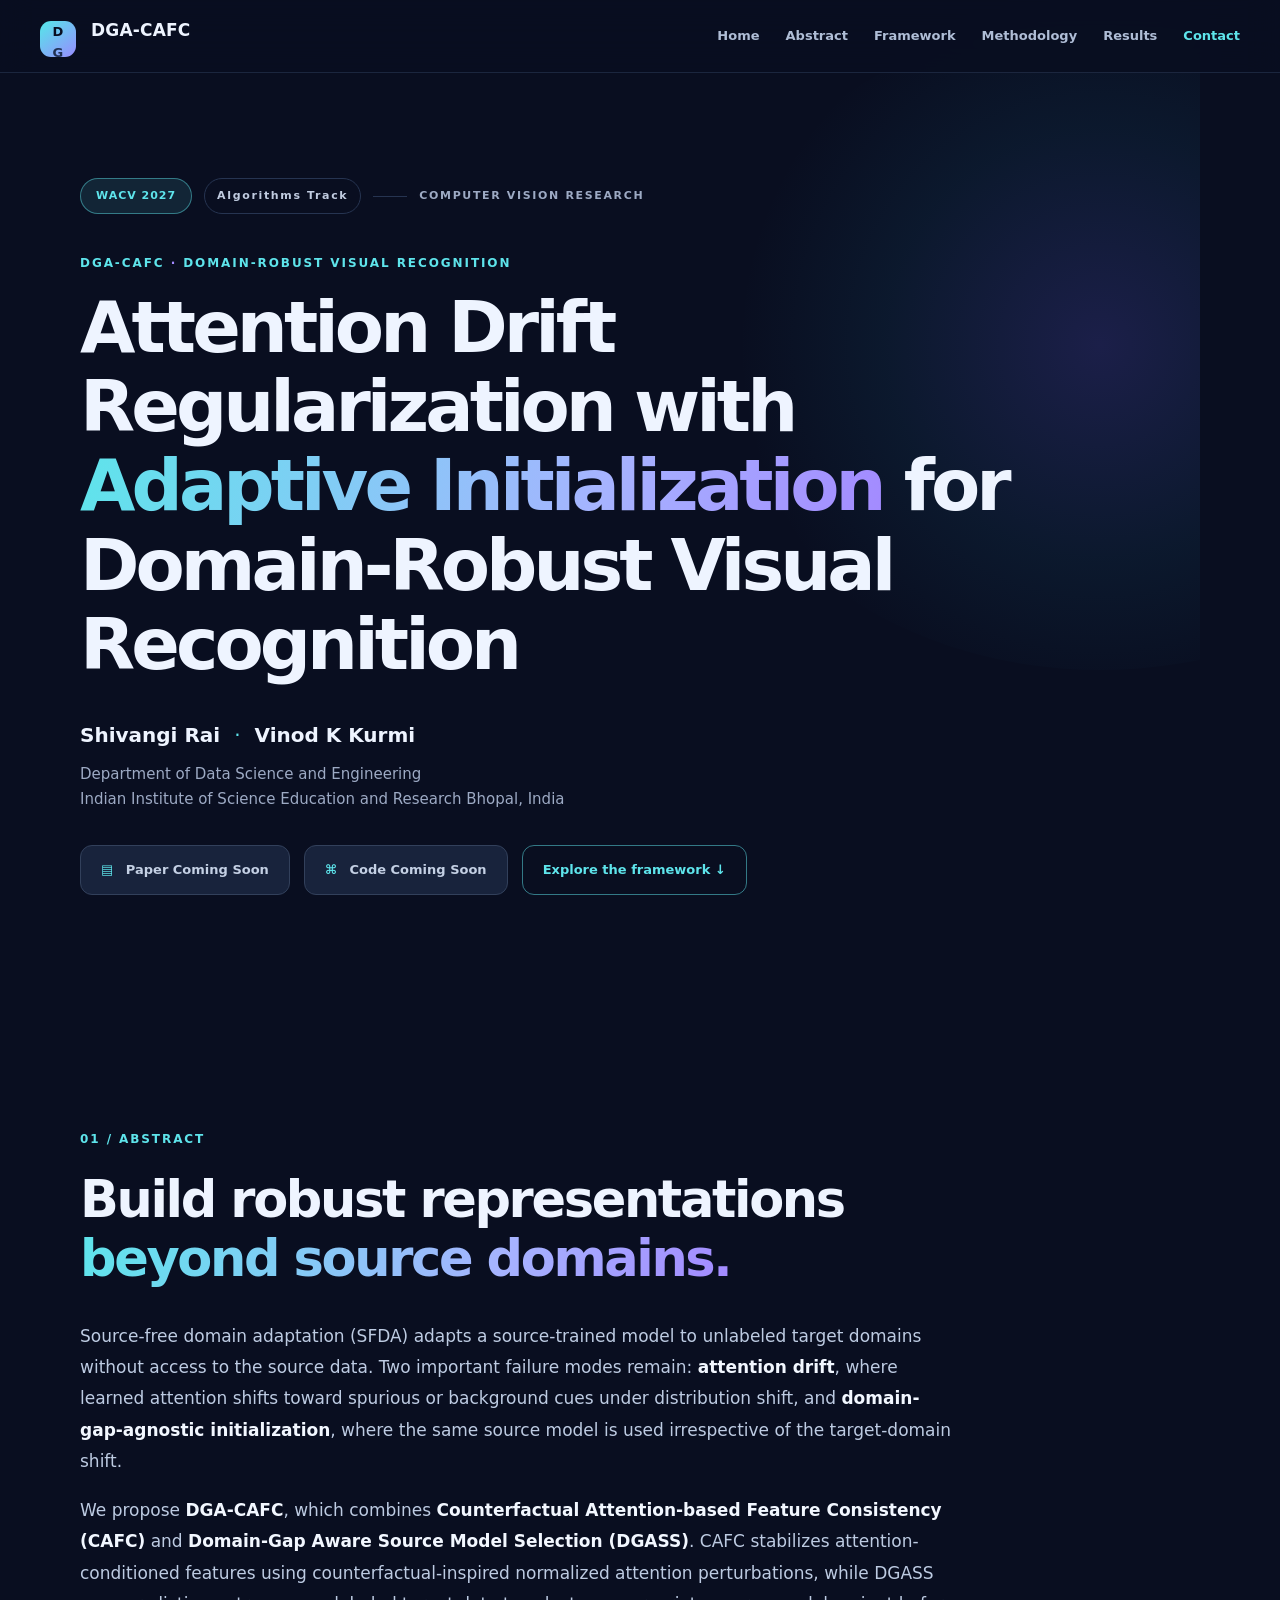
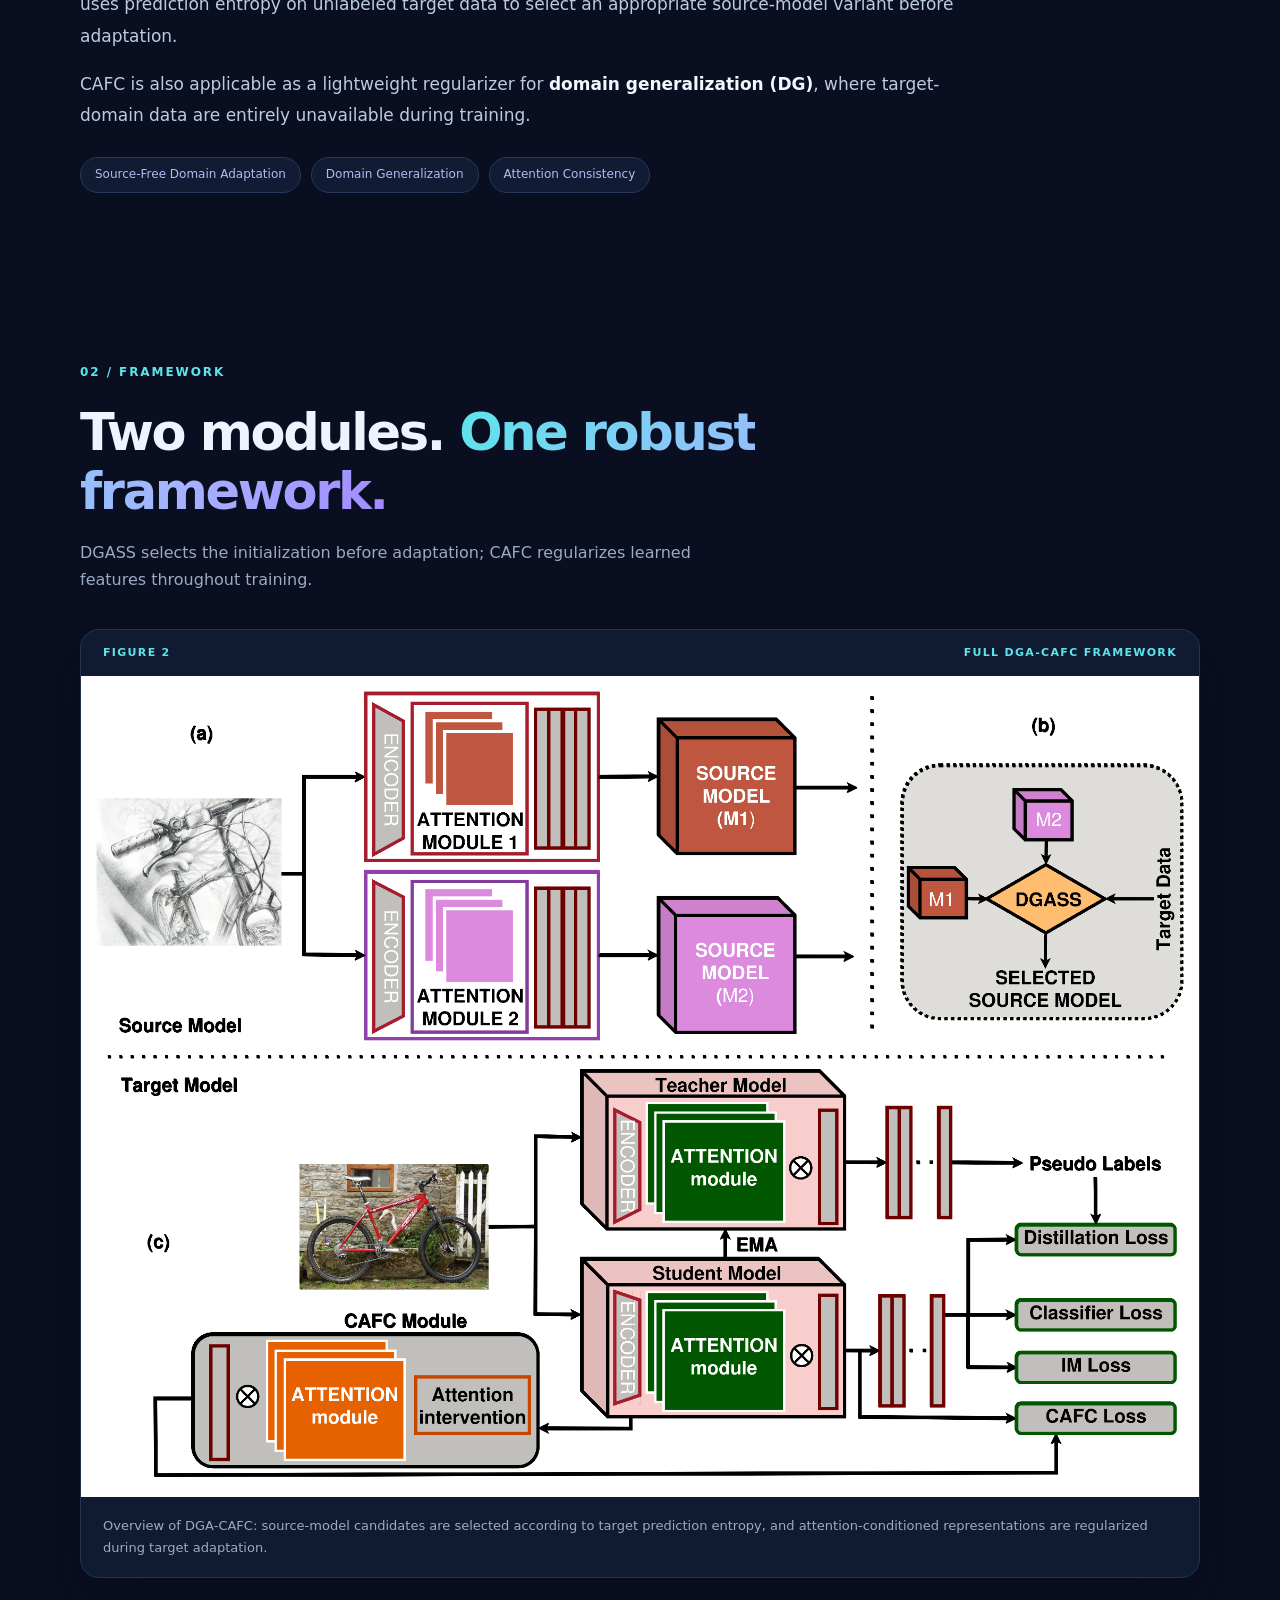
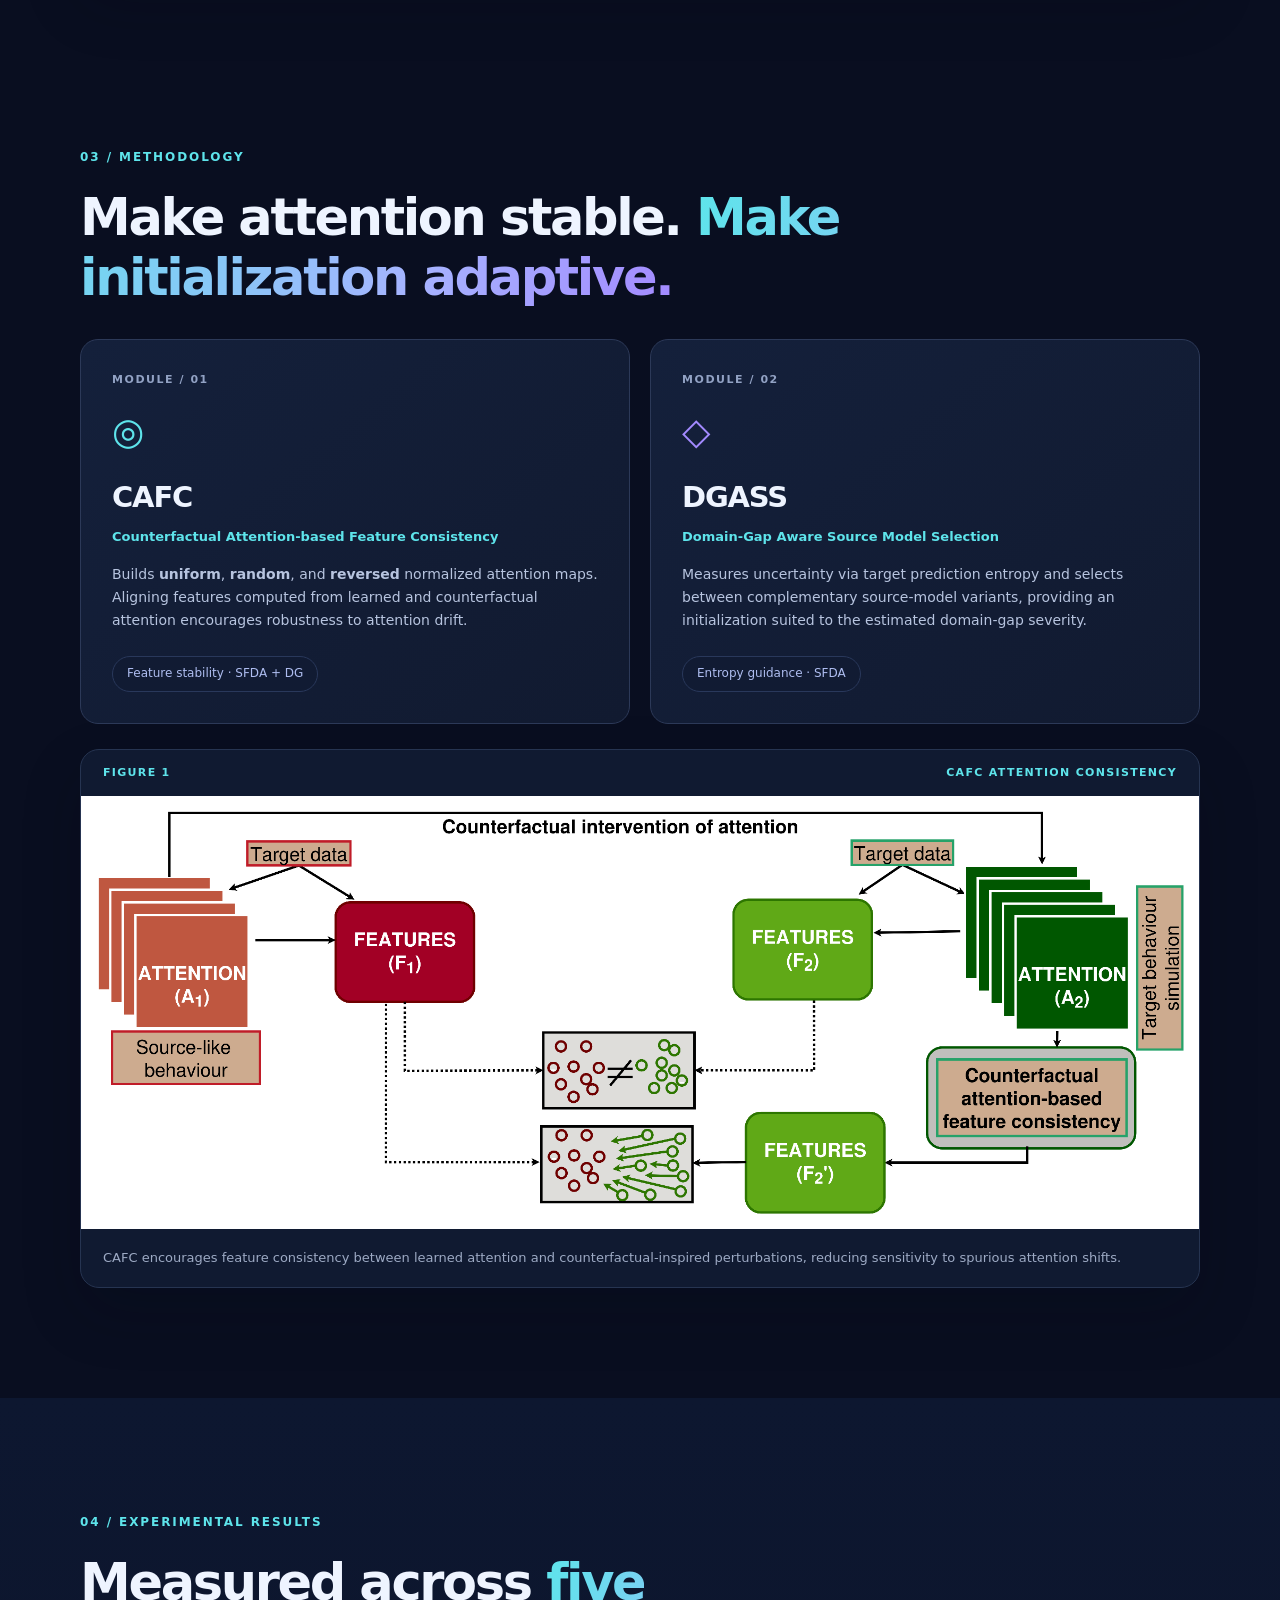
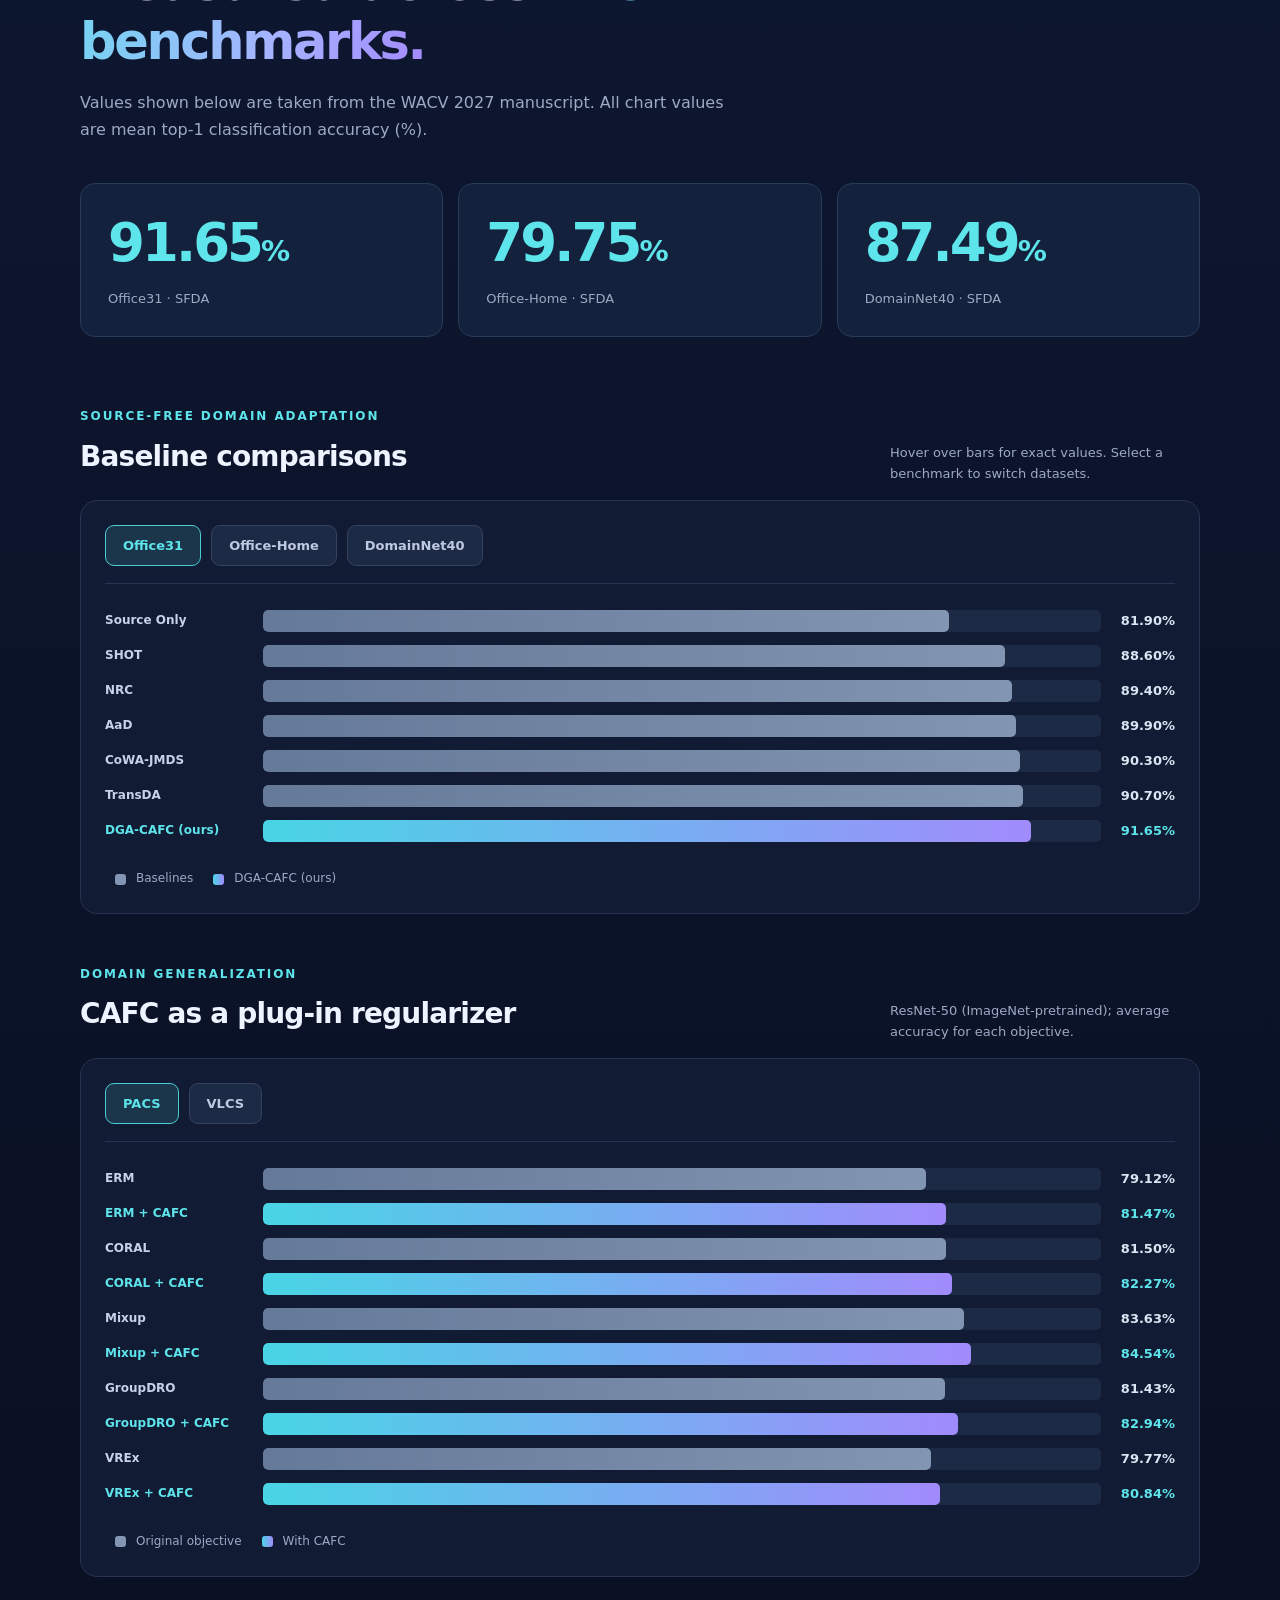
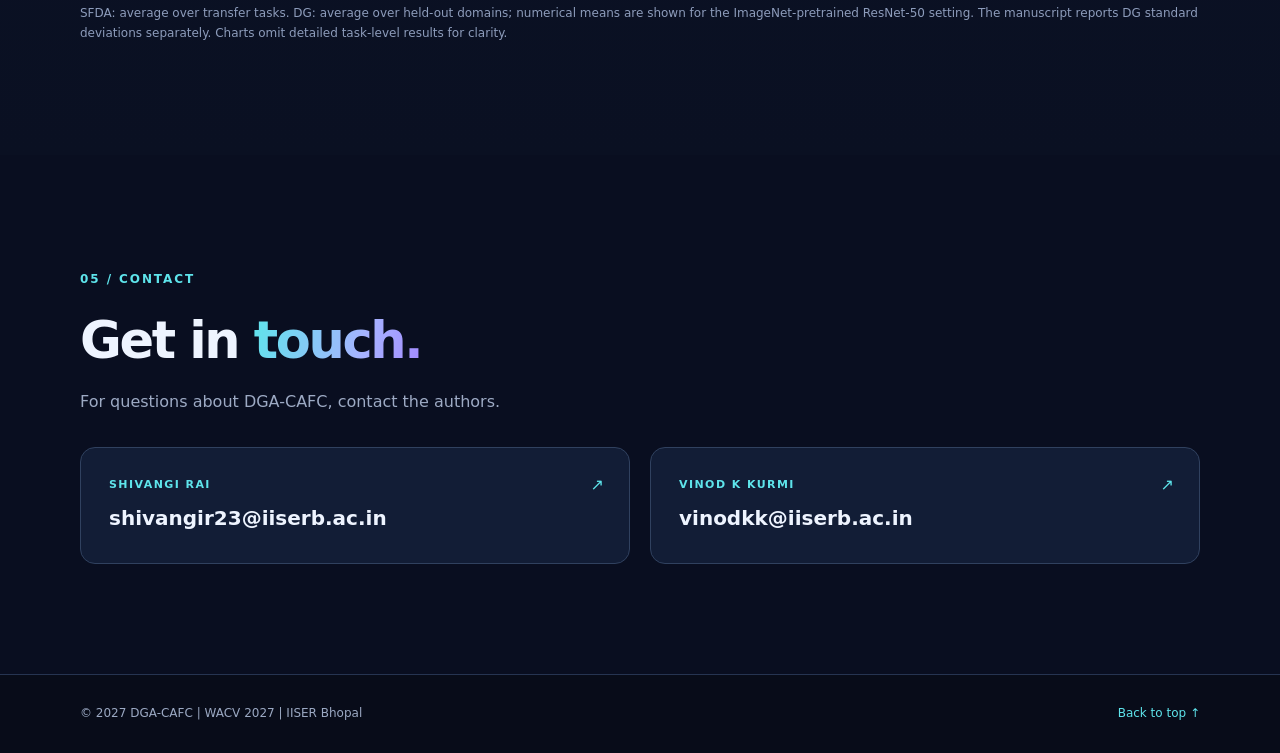
==== commit 908eb754: "Add files via upload" ====
--- a/index.html
+++ b/index.html
@@ -1,70 +1,9 @@
 <!doctype html>
-<html lang="en">
-  <head>
-    <meta charset="UTF-8" />
-    <meta name="viewport" content="width=device-width, initial-scale=1.0" />
-    <meta name="description" content="DGA-CAFC: Attention Drift Regularization with Adaptive Initialization for Domain-Robust Visual Recognition. WACV 2027." />
-    <title>DGA-CAFC | WACV 2027</title>
-    <link rel="preconnect" href="https://fonts.googleapis.com" />
-    <link rel="preconnect" href="https://fonts.gstatic.com" crossorigin />
-    <link href="https://fonts.googleapis.com/css2?family=DM+Mono:wght@400;500&family=DM+Sans:wght@400;500;600;700&family=Space+Grotesk:wght@400;500;600;700&display=swap" rel="stylesheet" />
-    <link rel="stylesheet" href="styles.css?v=1" />
-  </head>
-  <body>
-    <header class="topbar"><div class="topbar-inner">
-      <a class="paper-id" href="#top"><span class="mark">DG</span><span>DGA-CAFC</span></a>
-      <a class="lab-link" href="#contact"><span class="lab-name">Research Project</span></a>
-      <nav><a href="#abstract">Abstract</a><a href="#method">Method</a><a href="#results">Results</a><a href="#citation">Citation</a></nav>
-      <a class="mini-button" href="paper.html">Paper <span>↗</span></a>
-    </div></header>
-    <main id="top">
-      <section class="title-section wrap">
-        <div class="venue-row"><a class="venue-pill" href="https://wacv.thecvf.com/" target="_blank" rel="noreferrer">WACV 2027</a><span class="venue-tier">Algorithms Track</span></div>
-        <h1><span>Attention Drift Regularization with</span><span>Adaptive Initialization for Domain-Robust Visual Recognition</span></h1>
-        <!-- TODO: Replace author information with final camera-ready author list and affiliations. -->
-        <p class="authors">Authors to be added</p>
-        <p class="affiliation">Affiliations and author links will be added after confirmation.</p>
-        <div class="title-actions"><a class="action-button filled" href="paper.html"><span class="button-icon">▤</span> Paper <span class="arrow">↗</span></a><a class="action-button" href="#links"><span class="button-icon">⌘</span> Code <span class="arrow">↗</span></a><a class="text-link" href="#abstract">Scroll to explore ↓</a></div>
-      </section>
-      <section class="figure-section wrap"><div class="figure-frame">
-        <div class="figure-head"><span>FIGURE 2 · FRAMEWORK OVERVIEW</span><span>CAFC + DGASS</span></div>
-        <img src="assets/dgacafc-framework.png" alt="DGA-CAFC overall framework: two candidate source models, DGASS source selection, teacher-student adaptation, and CAFC regularization" loading="eager" />
-        <div class="figure-caption"><strong>Framework:</strong> DGASS selects a source candidate using target prediction entropy before adaptation; CAFC constrains attention-conditioned representations throughout training.</div>
-      </div></section>
-      <section class="abstract-section wrap" id="abstract">
-        <div class="section-label">01 <span>ABSTRACT</span></div>
-        <div class="abstract-grid"><h2>Robust features<br />despite <em>drifting attention.</em></h2><div>
-          <p>Visual recognition under domain shift is hindered by two complementary problems: attention can drift toward spurious or background regions, and source-free adaptation often initializes from one fixed model regardless of the target domain gap.</p>
-          <p>We introduce <strong>DGA-CAFC</strong>, combining <strong>Counterfactual Attention-based Feature Consistency (CAFC)</strong> and <strong>Domain-Gap Aware Source Model Selection (DGASS)</strong>. CAFC encourages stable attention-conditioned features under counterfactual-inspired perturbations; DGASS uses unlabeled target prediction entropy to choose an appropriate source initialization.</p>
-          <p>CAFC also acts as a lightweight regularizer for domain generalization, without requiring target data during training.</p>
-          <p class="abstract-note">Attention stability. Gap-aware initialization. Domain robustness.</p>
-        </div></div>
-        <div class="motivation-figure"><img src="assets/cafc-motivation.png" alt="CAFC concept: attention drift from source-like to target behavior and counterfactual attention-based feature consistency" loading="lazy" /><p><strong>Figure 1 · CAFC.</strong> Counterfactual attention-based feature consistency encourages stable representations when attention changes across domains.</p></div>
-      </section>
-      <section class="method-section wrap" id="method">
-        <div class="section-label">02 <span>HOW IT WORKS</span></div>
-        <div class="method-heading"><h2>Stabilize attention.<br /><span>Initialize for the gap.</span></h2><p>Two complementary modules address distinct weaknesses in source-free domain adaptation.</p></div>
-        <div class="method-cards">
-          <article><div class="card-top"><span>01</span><span class="card-glyph">◎</span></div><h3>Counterfactual<br />attention</h3><p>Construct uniform, random, and reversed attention maps to stress-test reliance on learned attention.</p><div class="card-tag">CAFC · PERTURBATIONS</div></article>
-          <article><div class="card-top"><span>02</span><span class="card-glyph">⌁</span></div><h3>Feature<br />consistency</h3><p>Align representations under learned and counterfactual attention to improve resistance to attention drift.</p><div class="card-tag">CAFC · REGULARIZATION</div></article>
-          <article><div class="card-top"><span>03</span><span class="card-glyph">✦</span></div><h3>Domain-gap<br />aware selection</h3><p>Estimate target uncertainty from unlabeled predictions and select the source variant best suited to the estimated shift.</p><div class="card-tag">DGASS · INITIALIZATION</div></article>
-        </div>
-      </section>
-      <section class="results-section" id="results"><div class="wrap">
-        <div class="section-label light-label">03 <span>EXPERIMENTAL RESULTS</span></div>
-        <div class="results-heading"><h2>Domain robustness<br />across <em>benchmarks.</em></h2><p>Average top-1 accuracy (%) under the source-free domain adaptation protocol.</p></div>
-        <div class="result-row"><div><strong>91.65%</strong><span>Office31 · avg. accuracy</span></div><div><strong>79.75%</strong><span>Office-Home · avg. accuracy</span></div><div><strong>87.49%</strong><span>DomainNet40 · avg. accuracy</span></div><div><strong>+1.01</strong><span>Office31 · pp vs. ablation baseline</span></div></div>
-        <div class="result-foot"><span>SFDA · office / visual-domain benchmarks</span><span>Higher accuracy is better ↑</span></div>
-        <div class="evidence-grid">
-          <figure><div class="figure-placeholder dark"><strong>Benchmark comparison visualization needed</strong><span>Upload an accuracy comparison bar chart for Office31, Office-Home, and DomainNet40. <code>sfda-comparison.png</code></span></div><figcaption><strong>SFDA benchmarks.</strong> DGA-CAFC reports 91.65%, 79.75%, and 87.49% mean classification accuracy on Office31, Office-Home, and DomainNet40.</figcaption></figure>
-          <figure><div class="figure-placeholder dark"><strong>Domain generalization results figure needed</strong><span>Upload a PACS/VLCS accuracy-gain plot comparing standard objectives with CAFC. <code>dg-comparison.png</code></span></div><figcaption><strong>Domain generalization.</strong> CAFC improves all five tested objectives on PACS and VLCS with the ImageNet-pretrained ResNet-50 evaluation protocol.</figcaption></figure>
-        </div>
-      </div></section>
-      <section class="links-section wrap" id="links"><div class="links-card" id="citation"><div><div class="section-label">04 <span>RESOURCES &amp; CITATION</span></div><h2>Explore the paper.<br /><span>Follow the research.</span></h2></div><div class="resource-buttons"><a class="resource-button primary" href="paper.html">Paper <span>↗</span></a><a class="resource-button" href="#contact">Code · coming soon <span>↗</span></a><a class="resource-button citation-button" href="#citation-text">Cite this work <span>↓</span></a><small>Links will be updated with the public paper, code, and author details.</small></div></div>
-      <div class="citation-text" id="citation-text"><span>BibTeX · provisional; add authors when confirmed</span><code>@inproceedings{dgacafc2027,<br />&nbsp; title = {Attention Drift Regularization with Adaptive Initialization for Domain-Robust Visual Recognition},<br />&nbsp; booktitle = {IEEE/CVF Winter Conference on Applications of Computer Vision (WACV)},<br />&nbsp; year = {2027}<br />}</code></div></section>
-    </main>
-    <section class="contact-section wrap" id="contact"><div class="contact-card"><div><div class="section-label">05 <span>CONTACT</span></div><h2>Questions or<br /><em>collaboration?</em></h2></div><div class="contact-details"><p>Contact details will be added when the final author and corresponding-author information is provided.</p></div></div></section>
-    <footer class="footer wrap"><span>DGA-CAFC · WACV 2027</span><span>Attention stability for domain-robust recognition.</span><a href="#top">↑ Top</a></footer>
-    <script src="script.js"></script>
-  </body>
-</html>
+<html lang="en"><head><meta charset="utf-8"><meta name="viewport" content="width=device-width, initial-scale=1"><meta name="theme-color" content="#090e20"><meta name="description" content="DGA-CAFC — Attention Drift Regularization with Adaptive Initialization for Domain-Robust Visual Recognition. WACV 2027."><title>DGA-CAFC | WACV 2027</title><link rel="stylesheet" href="styles.css"></head>
+<body id="home"><header class="site-header"><div class="nav-inner"><a class="brand" href="#home"><span class="brand-mark">D<span>G</span></span> DGA-CAFC</a><button class="menu-toggle" type="button" aria-controls="site-nav" aria-expanded="false" aria-label="Toggle navigation">☰</button><nav id="site-nav" aria-label="Main navigation"><a href="#home">Home</a><a href="#abstract">Abstract</a><a href="#framework">Framework</a><a href="#methodology">Methodology</a><a href="#results">Results</a><a href="#contact">Contact</a></nav></div></header>
+<main><section class="hero container reveal"><div class="hero-kicker"><span class="venue">WACV 2027</span><span class="track">Algorithms Track</span><span class="line"></span> COMPUTER VISION RESEARCH</div><p class="eyebrow">DGA-CAFC <span class="dot">·</span> DOMAIN-ROBUST VISUAL RECOGNITION</p><h1>Attention Drift Regularization with <span class="gradient">Adaptive Initialization</span> for Domain-Robust Visual Recognition</h1><div class="authors"><strong>Shivangi Rai</strong><span class="author-sep">·</span><strong>Vinod K Kurmi</strong></div><p class="affiliation">Department of Data Science and Engineering<br>Indian Institute of Science Education and Research Bhopal, India</p><div class="actions"><span class="inactive-btn" title="Paper is not publicly available yet"><span class="icon">▤</span> Paper Coming Soon</span><span class="inactive-btn" title="Implementation is not publicly available yet"><span class="icon">⌘</span> Code Coming Soon</span><a class="secondary-btn" href="#framework">Explore the framework ↓</a></div><div class="hero-glow" aria-hidden="true"></div></section>
+<section class="section container" id="abstract"><div class="section-heading reveal"><span class="section-number">01 / ABSTRACT</span><h2>Build robust representations <span class="accent">beyond source domains.</span></h2></div><div class="abstract-copy reveal"><p>Source-free domain adaptation (SFDA) adapts a source-trained model to unlabeled target domains without access to the source data. Two important failure modes remain: <strong>attention drift</strong>, where learned attention shifts toward spurious or background cues under distribution shift, and <strong>domain-gap-agnostic initialization</strong>, where the same source model is used irrespective of the target-domain shift.</p><p>We propose <strong>DGA-CAFC</strong>, which combines <strong>Counterfactual Attention-based Feature Consistency (CAFC)</strong> and <strong>Domain-Gap Aware Source Model Selection (DGASS)</strong>. CAFC stabilizes attention-conditioned features using counterfactual-inspired normalized attention perturbations, while DGASS uses prediction entropy on unlabeled target data to select an appropriate source-model variant before adaptation.</p><p>CAFC is also applicable as a lightweight regularizer for <strong>domain generalization (DG)</strong>, where target-domain data are entirely unavailable during training.</p></div><div class="pill-row reveal"><span>Source-Free Domain Adaptation</span><span>Domain Generalization</span><span>Attention Consistency</span></div></section>
+<section class="section container" id="framework"><div class="section-heading reveal"><span class="section-number">02 / FRAMEWORK</span><h2>Two modules. <span class="accent">One robust framework.</span></h2><p>DGASS selects the initialization before adaptation; CAFC regularizes learned features throughout training.</p></div><figure class="figure-panel reveal"><div class="figure-label"><span>FIGURE 2</span><span>FULL DGA-CAFC FRAMEWORK</span></div><div class="figure-image"><img src="assets/dgacafc-framework.png" alt="DGA-CAFC full framework depicting source variants, entropy-guided model selection, teacher-student adaptation, and CAFC loss" loading="lazy"></div><figcaption>Overview of DGA-CAFC: source-model candidates are selected according to target prediction entropy, and attention-conditioned representations are regularized during target adaptation.</figcaption></figure></section>
+<section class="section container" id="methodology"><div class="section-heading reveal"><span class="section-number">03 / METHODOLOGY</span><h2>Make attention stable. <span class="accent">Make initialization adaptive.</span></h2></div><div class="method-grid"><article class="method-card reveal"><div class="method-index">MODULE / 01</div><div class="method-symbol">◎</div><h3>CAFC</h3><h4>Counterfactual Attention-based Feature Consistency</h4><p>Builds <b>uniform</b>, <b>random</b>, and <b>reversed</b> normalized attention maps. Aligning features computed from learned and counterfactual attention encourages robustness to attention drift.</p><span class="method-tag">Feature stability · SFDA + DG</span></article><article class="method-card reveal"><div class="method-index">MODULE / 02</div><div class="method-symbol violet">◇</div><h3>DGASS</h3><h4>Domain-Gap Aware Source Model Selection</h4><p>Measures uncertainty via target prediction entropy and selects between complementary source-model variants, providing an initialization suited to the estimated domain-gap severity.</p><span class="method-tag">Entropy guidance · SFDA</span></article></div><figure class="figure-panel figure-small reveal"><div class="figure-label"><span>FIGURE 1</span><span>CAFC ATTENTION CONSISTENCY</span></div><div class="figure-image"><img src="assets/cafc-motivation.png" alt="Illustration of counterfactual attention-based feature consistency" loading="lazy"></div><figcaption>CAFC encourages feature consistency between learned attention and counterfactual-inspired perturbations, reducing sensitivity to spurious attention shifts.</figcaption></figure></section>
+<section class="section results-section" id="results"><div class="container"><div class="section-heading reveal"><span class="section-number">04 / EXPERIMENTAL RESULTS</span><h2>Measured across <span class="accent">five benchmarks.</span></h2><p>Values shown below are taken from the WACV 2027 manuscript. All chart values are mean top-1 classification accuracy (%).</p></div><div class="score-grid reveal"><div class="score-card"><strong>91.65<span>%</span></strong><span>Office31 · SFDA</span></div><div class="score-card"><strong>79.75<span>%</span></strong><span>Office-Home · SFDA</span></div><div class="score-card"><strong>87.49<span>%</span></strong><span>DomainNet40 · SFDA</span></div></div><div class="chart-head reveal"><div><span class="subheading">SOURCE-FREE DOMAIN ADAPTATION</span><h3>Baseline comparisons</h3></div><p>Hover over bars for exact values. Select a benchmark to switch datasets.</p></div><div class="chart-card reveal"><div class="tabs" role="tablist" aria-label="SFDA benchmark"><button class="tab active" role="tab" aria-selected="true" data-group="sfda" data-dataset="office31">Office31</button><button class="tab" role="tab" aria-selected="false" data-group="sfda" data-dataset="officehome">Office-Home</button><button class="tab" role="tab" aria-selected="false" data-group="sfda" data-dataset="domainnet">DomainNet40</button></div><div id="sfda-chart" class="chart" role="img" aria-label="Baseline comparison of source-free domain adaptation accuracy"></div><div class="chart-legend"><i class="legend-baseline"></i> Baselines <i class="legend-ours"></i> DGA-CAFC (ours)</div></div><div class="chart-head reveal"><div><span class="subheading">DOMAIN GENERALIZATION</span><h3>CAFC as a plug-in regularizer</h3></div><p>ResNet-50 (ImageNet-pretrained); average accuracy for each objective.</p></div><div class="chart-card reveal"><div class="tabs" role="tablist" aria-label="Domain generalization benchmark"><button class="tab active" role="tab" aria-selected="true" data-group="dg" data-dataset="pacs">PACS</button><button class="tab" role="tab" aria-selected="false" data-group="dg" data-dataset="vlcs">VLCS</button></div><div id="dg-chart" class="chart" role="img" aria-label="Domain generalization accuracy comparing baseline objectives and CAFC-enhanced versions"></div><div class="chart-legend"><i class="legend-baseline"></i> Original objective <i class="legend-ours"></i> With CAFC</div></div><p class="results-footnote">SFDA: average over transfer tasks. DG: average over held-out domains; numerical means are shown for the ImageNet-pretrained ResNet-50 setting. The manuscript reports DG standard deviations separately. Charts omit detailed task-level results for clarity.</p></div></section>
+<section class="section container contact-section" id="contact"><div class="section-heading reveal"><span class="section-number">05 / CONTACT</span><h2>Get in <span class="accent">touch.</span></h2><p>For questions about DGA-CAFC, contact the authors.</p></div><div class="contact-grid reveal"><a class="contact-card" href="mailto:shivangir23@iiserb.ac.in"><span>SHIVANGI RAI</span><strong>shivangir23@iiserb.ac.in</strong><span class="contact-arrow">↗</span></a><a class="contact-card" href="mailto:vinodkk@iiserb.ac.in"><span>VINOD K KURMI</span><strong>vinodkk@iiserb.ac.in</strong><span class="contact-arrow">↗</span></a></div></section></main><footer class="site-footer"><div class="container footer-inner"><span>© 2027 DGA-CAFC | WACV 2027 | IISER Bhopal</span><a href="#home">Back to top ↑</a></div></footer><script src="script.js"></script></body></html>
--- a/styles.css
+++ b/styles.css
@@ -1,178 +1 @@
-:root{--paper:#f6f7f4;--ink:#141817;--muted:#68716d;--line:#d9dfda;--green:#b8df52;--deep:#16211d;--orange:#ff8057;--mono:"DM Mono",monospace;--sans:"DM Sans",sans-serif;--display:"Space Grotesk",sans-serif}*{box-sizing:border-box}html{scroll-behavior:smooth}body{margin:0;background:var(--paper);color:var(--ink);font-family:var(--sans)}.wrap{max-width:1160px;margin:auto;padding-left:30px;padding-right:30px}.topbar{height:70px;background:rgba(246,247,244,.94);border-bottom:1px solid var(--line);position:sticky;top:0;z-index:5;backdrop-filter:blur(12px)}.topbar-inner{max-width:1160px;height:100%;padding:0 30px;margin:auto;display:flex;align-items:center}.paper-id{display:flex;gap:10px;align-items:center;text-decoration:none;color:var(--ink);font:600 13px var(--mono);letter-spacing:.04em}.mark{display:grid;place-items:center;background:var(--deep);color:var(--green);font:500 10px var(--mono);width:31px;height:23px}.topbar nav{display:flex;gap:25px;margin-left:auto;margin-right:31px}.topbar nav a,.mini-button,.lab-link{color:var(--muted);text-decoration:none;font:11px var(--mono)}
-.lab-link{margin-left:22px}
-.lab-name{font-size:1.25em}
-.lab-link-v{color:#f4510b}
-.lab-link:hover{color:var(--ink)}.topbar nav a:hover,.footer a:hover{color:var(--ink)}.mini-button{border:1px solid #aab5ae;padding:9px 13px;color:var(--ink)}.mini-button span,.arrow{color:#4b7e39;margin-left:8px}.title-section{padding-top:78px;padding-bottom:68px;text-align:center}.venue-row{display:flex;justify-content:center;align-items:center;gap:17px;color:var(--muted);font:10px var(--mono);letter-spacing:.07em;text-transform:uppercase}.venue-pill{background:var(--deep);color:var(--green);padding:8px 13px;text-decoration:none!important;font-size:16px}
-.venue-pill:hover{background:#273a32}.paper-no{border-left:1px solid var(--line);padding-left:17px}.title-section h1{font:600 clamp(32px,4.8vw,64px)/1.08 var(--display);letter-spacing:-.055em;max-width:1060px;margin:31px auto 25px}.authors{font-size:16px;margin:0}.authors span{color:#a2aba6;padding:0 8px}.authors sup,.affiliation sup{color:#56833d;font:10px var(--mono)}.affiliation{font-size:12px;color:var(--muted);margin:9px 0 0}.title-actions{display:flex;justify-content:center;align-items:center;gap:11px;margin-top:37px}.action-button,.resource-button{border:1px solid #aeb9b2;color:var(--ink);padding:13px 17px;text-decoration:none;font:11px var(--mono);display:flex;align-items:center;gap:10px}.action-button:hover,.resource-button:hover{background:white;border-color:#758178}.action-button.filled,.resource-button.primary{background:var(--deep);border-color:var(--deep);color:var(--paper)}.action-button.filled:hover,.resource-button.primary:hover{background:#273a32}.button-icon{color:var(--green);font-size:15px}.text-link{color:var(--muted);font:10px var(--mono);text-decoration:none;margin-left:18px}.text-link:hover{color:var(--ink)}.figure-section{padding-bottom:100px}.figure-frame{background:#e5ebe3;border:1px solid #ccd6ce;padding:18px 18px 20px;box-shadow:0 20px 60px #20352e10}.figure-head{display:flex;justify-content:space-between;padding:1px 3px 15px;color:#64806c;font:10px var(--mono);letter-spacing:.08em}.figure-frame img{display:block;width:100%;background:#f3f6f0;border:1px solid #ccd7cd}.figure-caption{max-width:990px;margin:17px auto 0;color:#5d6762;font-size:12px;line-height:1.65}.figure-caption strong{color:var(--ink)}.abstract-section,.method-section{border-top:1px solid var(--line);padding-top:72px;padding-bottom:105px}.section-label{color:#6c856f;font:10px var(--mono);letter-spacing:.12em}.section-label span{color:var(--muted);margin-left:17px}.abstract-grid{display:grid;grid-template-columns:40% 60%;gap:50px;margin-top:42px}.abstract-grid h2,.method-heading h2,.results-heading h2,.links-card h2{font:600 49px/1.04 var(--display);letter-spacing:-.06em;margin:0}.abstract-grid h2 em,.results-heading em{color:#638f41;font-style:normal}.abstract-grid p{color:#4f5a54;line-height:1.7;font-size:15px;max-width:620px;margin:0 0 14px}.abstract-grid strong{color:var(--ink)}.abstract-note{font:11px var(--mono)!important;color:#5e8b3e!important;padding-top:11px}.method-heading{display:flex;justify-content:space-between;align-items:end;margin-top:40px;margin-bottom:38px}.method-heading h2 span,.links-card h2 span{color:#929d97}.method-heading p{color:var(--muted);font-size:13px;line-height:1.6;max-width:270px;margin:0}.method-cards{display:grid;grid-template-columns:repeat(3,1fr);border:1px solid var(--line);background:white}.method-cards article{min-height:290px;padding:24px 25px;border-right:1px solid var(--line);position:relative}.method-cards article:last-child{border:0}.card-top{display:flex;justify-content:space-between;color:#6a8962;font:11px var(--mono)}.card-glyph{font-size:26px;color:var(--orange)}.method-cards h3{font:600 25px/1.05 var(--display);letter-spacing:-.06em;margin:62px 0 18px}.method-cards p{color:var(--muted);font-size:13px;line-height:1.65;max-width:260px}.card-tag{position:absolute;bottom:22px;color:#789079;font:9px var(--mono);letter-spacing:.1em}.results-section{background:var(--deep);color:var(--paper);padding:78px 0 75px}.light-label{color:var(--green)}.light-label span{color:#91a19a}.results-heading{display:flex;justify-content:space-between;align-items:end;margin:39px 0 57px}.results-heading h2{font-size:50px}.results-heading em{color:var(--green)}.results-heading p{color:#b1beb7;font-size:13px;line-height:1.65;max-width:300px;margin:0}.result-row{display:grid;grid-template-columns:repeat(4,1fr);border-top:1px solid #53645a;border-bottom:1px solid #53645a}.result-row div{padding:25px 18px 26px;border-right:1px solid #53645a}.result-row div:first-child{padding-left:0}.result-row div:last-child{border:0}.result-row strong{display:block;color:var(--green);font:500 35px var(--display);letter-spacing:-.06em}.result-row span{display:block;color:#a8b5ae;font:10px var(--mono);margin-top:9px}.result-foot{display:flex;justify-content:space-between;color:#83938b;font:10px var(--mono);padding-top:18px}.links-section{padding-top:100px;padding-bottom:100px}.links-card{background:var(--green);padding:38px 40px 42px;display:flex;justify-content:space-between;align-items:end}.links-card .section-label{color:#516c39}.links-card h2{font-size:45px;margin-top:33px}.resource-buttons{display:flex;gap:10px;align-items:center;flex-wrap:wrap;justify-content:end;max-width:340px}.resource-button{border-color:#779945}.resource-buttons small{display:block;width:100%;color:#526a3b;font:9px var(--mono);margin-top:7px;text-align:right}.footer{border-top:1px solid var(--line);padding-top:22px;padding-bottom:24px;display:flex;justify-content:space-between;color:var(--muted);font:10px var(--mono)}.footer a{color:var(--muted);text-decoration:none}@media(max-width:750px){.wrap{padding-left:20px;padding-right:20px}.topbar-inner{padding:0 20px}.topbar nav{display:none}.mini-button{margin-left:auto}.title-section{padding-top:55px}.venue-row{flex-wrap:wrap;gap:10px}.paper-no{display:none}.title-section h1{font-size:34px}.desktop{display:none}.title-actions{flex-wrap:wrap}.text-link{width:100%;margin:8px 0 0}.figure-section{padding-bottom:70px}.figure-head{font-size:8px}.figure-caption{font-size:11px}.abstract-grid{display:block}.abstract-grid h2{margin-bottom:35px;font-size:42px}.method-heading,.results-heading,.links-card{display:block}.method-heading p,.results-heading p{margin-top:24px}.method-cards{grid-template-columns:1fr}.method-cards article{border-right:0;border-bottom:1px solid var(--line)}.method-cards article:last-child{border-bottom:0}.results-heading h2{font-size:42px}.result-row{grid-template-columns:repeat(2,1fr)}.result-row div,.result-row div:first-child{padding:20px 12px}.result-row strong{font-size:30px}.result-foot{gap:18px;line-height:1.5}.links-card{padding:30px}.links-card h2{font-size:39px;margin-bottom:35px}.resource-buttons{justify-content:start}.resource-buttons small{text-align:left}.footer{gap:15px;flex-wrap:wrap}}
-.venue-tier{color:#64806c;font-size:16px;font-weight:500;letter-spacing:.12em}.venue-tier::before{color:#aeb9b2;font-size:20px;margin-right:15px;vertical-align:-1px}.paper-no{border-left:1px solid var(--line);padding-left:17px}.title-section h1{font:600 clamp(32px,4.8vw,64px)/1.08 var(--display);letter-spacing:-.055em;max-width:1060px;margin:31px auto 25px}.authors{font-size:16px;margin:0}.authors span{color:#a2aba6;padding:0 8px}.authors sup,.affiliation sup{color:#56833d;font:10px var(--mono)}.affiliation{font-size:12px;color:var(--muted);margin:9px 0 0}.title-actions{display:flex;justify-content:center;align-items:center;gap:11px;margin-top:37px}.action-button,.resource-button{border:1px solid #aeb9b2;color:var(--ink);padding:13px 17px;text-decoration:none;font:11px var(--mono);display:flex;align-items:center;gap:10px}.action-button:hover,.resource-button:hover{background:white;border-color:#758178}.action-button.filled,.resource-button.primary{background:var(--deep);border-color:var(--deep);color:var(--paper)}.action-button.filled:hover,.resource-button.primary:hover{background:#273a32}.button-icon{color:var(--green);font-size:15px}.text-link{color:var(--muted);font:10px var(--mono);text-decoration:none;margin-left:18px}.text-link:hover{color:var(--ink)}.figure-section{padding-bottom:100px}.figure-frame{background:#e5ebe3;border:1px solid #ccd6ce;padding:18px 18px 20px;box-shadow:0 20px 60px #20352e10}.figure-head{display:flex;justify-content:space-between;padding:1px 3px 15px;color:#64806c;font:10px var(--mono);letter-spacing:.08em}.figure-frame img{display:block;width:100%;background:#f3f6f0;border:1px solid #ccd7cd}.figure-caption{max-width:990px;margin:17px auto 0;color:#5d6762;font-size:12px;line-height:1.65}.figure-caption strong{color:var(--ink)}.abstract-section,.method-section{border-top:1px solid var(--line);padding-top:72px;padding-bottom:105px}.section-label{color:#6c856f;font:10px var(--mono);letter-spacing:.12em}.section-label span{color:var(--muted);margin-left:17px}.abstract-grid{display:grid;grid-template-columns:40% 60%;gap:50px;margin-top:42px}.abstract-grid h2,.method-heading h2,.results-heading h2,.links-card h2{font:600 49px/1.04 var(--display);letter-spacing:-.06em;margin:0}.abstract-grid h2 em,.results-heading em{color:#638f41;font-style:normal}.abstract-grid p{color:#4f5a54;line-height:1.7;font-size:15px;max-width:620px;margin:0 0 14px}.abstract-grid strong{color:var(--ink)}.abstract-note{font:11px var(--mono)!important;color:#5e8b3e!important;padding-top:11px}.method-heading{display:flex;justify-content:space-between;align-items:end;margin-top:40px;margin-bottom:38px}.method-heading h2 span,.links-card h2 span{color:#929d97}.method-heading p{color:var(--muted);font-size:13px;line-height:1.6;max-width:270px;margin:0}.method-cards{display:grid;grid-template-columns:repeat(3,1fr);border:1px solid var(--line);background:white}.method-cards article{min-height:290px;padding:24px 25px;border-right:1px solid var(--line);position:relative}.method-cards article:last-child{border:0}.card-top{display:flex;justify-content:space-between;color:#6a8962;font:11px var(--mono)}.card-glyph{font-size:26px;color:var(--orange)}.method-cards h3{font:600 25px/1.05 var(--display);letter-spacing:-.06em;margin:62px 0 18px}.method-cards p{color:var(--muted);font-size:13px;line-height:1.65;max-width:260px}.card-tag{position:absolute;bottom:22px;color:#789079;font:9px var(--mono);letter-spacing:.1em}.results-section{background:var(--deep);color:var(--paper);padding:78px 0 75px}.light-label{color:var(--green)}.light-label span{color:#91a19a}.results-heading{display:flex;justify-content:space-between;align-items:end;margin:39px 0 57px}.results-heading h2{font-size:50px}.results-heading em{color:var(--green)}.results-heading p{color:#b1beb7;font-size:13px;line-height:1.65;max-width:300px;margin:0}.result-row{display:grid;grid-template-columns:repeat(4,1fr);border-top:1px solid #53645a;border-bottom:1px solid #53645a}.result-row div{padding:25px 18px 26px;border-right:1px solid #53645a}.result-row div:first-child{padding-left:0}.result-row div:last-child{border:0}.result-row strong{display:block;color:var(--green);font:500 35px var(--display);letter-spacing:-.06em}.result-row span{display:block;color:#a8b5ae;font:10px var(--mono);margin-top:9px}.result-foot{display:flex;justify-content:space-between;color:#83938b;font:10px var(--mono);padding-top:18px}.links-section{padding-top:100px;padding-bottom:100px}.links-card{background:var(--green);padding:38px 40px 42px;display:flex;justify-content:space-between;align-items:end}.links-card .section-label{color:#516c39}.links-card h2{font-size:45px;margin-top:33px}.resource-buttons{display:flex;gap:10px;align-items:center;flex-wrap:wrap;justify-content:end;max-width:340px}.resource-button{border-color:#779945}.resource-buttons small{display:block;width:100%;color:#526a3b;font:9px var(--mono);margin-top:7px;text-align:right}.footer{border-top:1px solid var(--line);padding-top:22px;padding-bottom:24px;display:flex;justify-content:space-between;color:var(--muted);font:10px var(--mono)}.footer a{color:var(--muted);text-decoration:none}@media(max-width:750px){.wrap{padding-left:20px;padding-right:20px}.topbar-inner{padding:0 20px}.topbar nav{display:none}.mini-button{margin-left:auto}.title-section{padding-top:55px}.venue-row{flex-wrap:wrap;gap:10px}.paper-no{display:none}.title-section h1{font-size:34px}.desktop{display:none}.title-actions{flex-wrap:wrap}.text-link{width:100%;margin:8px 0 0}.figure-section{padding-bottom:70px}.figure-head{font-size:8px}.figure-caption{font-size:11px}.abstract-grid{display:block}.abstract-grid h2{margin-bottom:35px;font-size:42px}.method-heading,.results-heading,.links-card{display:block}.method-heading p,.results-heading p{margin-top:24px}.method-cards{grid-template-columns:1fr}.method-cards article{border-right:0;border-bottom:1px solid var(--line)}.method-cards article:last-child{border-bottom:0}.results-heading h2{font-size:42px}.result-row{grid-template-columns:repeat(2,1fr)}.result-row div,.result-row div:first-child{padding:20px 12px}.result-row strong{font-size:30px}.result-foot{gap:18px;line-height:1.5}.links-card{padding:30px}.links-card h2{font-size:39px;margin-bottom:35px}.resource-buttons{justify-content:start}.resource-buttons small{text-align:left}.footer{gap:15px;flex-wrap:wrap}}
-.figure-frame img{max-height:560px;object-fit:contain}
-.motivation-figure{margin-top:48px;border-top:1px solid var(--line);padding-top:22px;display:grid;grid-template-columns:2fr 1fr;gap:25px;align-items:center}
-.motivation-figure img{width:100%;max-height:240px;object-fit:contain;background:#fff;border:1px solid var(--line)}
-.motivation-figure p{font-size:12px;line-height:1.7;color:var(--muted);max-width:240px}
-.motivation-figure strong{color:var(--ink);display:block;margin-bottom:7px}
-.evidence-grid{display:grid;grid-template-columns:1fr 1fr;gap:22px;margin-top:62px}
-.evidence-grid figure{margin:0;padding:15px;background:#f5f8f2;color:var(--ink)}
-.evidence-grid img{display:block;width:100%;height:215px;object-fit:contain;background:#fff}
-.evidence-grid figcaption{font-size:11px;line-height:1.55;color:#56645b;padding:13px 4px 2px}
-.evidence-grid figcaption strong{color:var(--ink)}
-@media(max-width:750px){.motivation-figure{display:block}.motivation-figure p{max-width:none}.evidence-grid{grid-template-columns:1fr}.evidence-grid img{height:auto;max-height:280px}}
-.authors{font-size:clamp(15px,1.8vw,20px);line-height:1.55;color:var(--ink);max-width:1050px;margin:0 auto}
-.authors a{color:var(--ink);text-decoration:underline;text-decoration-color:#8eb661;text-decoration-thickness:2px;text-underline-offset:4px}
-.authors a:hover,.contact-line a:hover{color:#4f8238}
-.authors .contribution-mark{display:inline-block;color:#d65b2f;font:700 0.85em/1 var(--sans);vertical-align:super;margin-left:3px;text-decoration:none}
-.affiliation{font-size:clamp(12px,1.35vw,15px);line-height:1.75;color:#52605a;margin-top:12px}
-.affiliation a{color:#52605a;text-decoration:underline;text-decoration-color:#8eb661;text-underline-offset:3px}
-.affiliation a:hover{color:#4f8238}
-.affiliation-separator{color:#8eb661;padding:0 .35em}
-.affiliation span{font-family:var(--mono);font-size:.88em;color:#617269}
-.affiliation em{color:#527e3b;font-style:normal;font-size:.9em}
-.contact-line{font:12px var(--mono);line-height:1.7;color:#5b6961;margin:10px auto 0}
-.contact-line a{color:#527e3b;text-decoration:none}
-.contact-line span{padding:0 8px;color:#9aa49e}
-.title-actions{margin-top:30px}
-.topbar nav a{color:#526159;font-size:11px}
-.topbar nav a:hover{color:#3f7834}
-.mini-button{color:var(--ink)}
-.abstract-grid p,.method-cards p,.figure-caption,.motivation-figure p{color:#46534c}
-.section-label{color:#4e7d48}
-.method-heading p,.results-heading p{font-size:14px;color:#52615a}
-.result-row span{font-size:11px;color:#c1ccc5}
-.citation-text{display:grid;grid-template-columns:90px 1fr;gap:18px;margin-top:20px;padding:22px 25px;background:#eef4e9;border:1px solid #d1dfcf;color:#527344}
-.citation-text span{font:10px var(--mono);letter-spacing:.1em}
-.citation-text code{font:12px/1.7 var(--mono);color:#44534b;white-space:normal}
-.paper-placeholder{min-height:100vh;display:grid;place-items:center;background:var(--deep);color:var(--paper)}
-.paper-placeholder main{text-align:center;padding:35px;max-width:700px}
-.placeholder-mark{font:11px var(--mono);letter-spacing:.13em;color:var(--green)}
-.paper-placeholder h1{font:600 clamp(26px,4.25vw,46px)/.95 var(--display);letter-spacing:-.045em;margin:26px 0 20px}
-.paper-placeholder h1 em{color:var(--green);font-style:normal}
-.paper-placeholder p{color:#b8c4bd;font-size:16px;margin-bottom:30px}
-.paper-placeholder a{color:var(--green);font:12px var(--mono);text-decoration:none}
-.contact-section{padding-bottom:72px}
-.contact-card{border-top:1px solid var(--line);border-bottom:1px solid var(--line);padding:48px 0;display:flex;justify-content:space-between;align-items:center}
-.contact-card h2{font:600 43px/1.05 var(--display);letter-spacing:-.06em;margin:28px 0 0}
-.contact-card h2 em{color:#638f41;font-style:normal}
-.contact-details{max-width:430px;color:var(--muted);font-size:13px;line-height:1.65}
-.contact-details p{margin:0 0 16px}
-.contact-details a{display:block;color:#527e3b;font:13px var(--mono);text-decoration:none;margin-top:7px}
-.contact-details a:hover{color:var(--ink)}
-@media(max-width:750px){.topbar nav{display:flex;gap:13px;margin-right:10px}.topbar nav a{font-size:9px}.topbar .paper-id{font-size:11px}.contact-line{font-size:10px}.citation-text{display:block}.citation-text code{display:block;margin-top:14px;font-size:10px;overflow-wrap:anywhere}.authors{font-size:15px}}
-@media(max-width:750px){.contact-card{display:block;padding:38px 0}.contact-card h2{font-size:38px;margin-bottom:30px}.contact-section{padding-bottom:45px}}
-.title-section h1{font-size:clamp(26px,3.05vw,42px)!important;line-height:1.15;max-width:1160px}
-.title-section h1 span{display:block;white-space:nowrap}
-.venue-row{font-size:11px}
-.authors{font-size:clamp(18px,2.1vw,23px)}
-.affiliation{font-size:clamp(15px,1.6vw,18px)}
-.contact-line{font-size:13px}
-.figure-head,.section-label{font-size:11px}
-.figure-caption{font-size:14px}
-.abstract-grid p{font-size:18px}
-.abstract-note{font-size:12px!important}
-.method-heading p,.results-heading p{font-size:16px}
-.method-cards p{font-size:16px}
-.card-tag{font-size:10px}
-.result-row span,.result-foot{font-size:11px}
-.evidence-grid figcaption{font-size:14px}
-.contact-details{font-size:16px}
-.contact-details a{font-size:15px}
-.footer{font-size:11px}
-@media(max-width:750px){.title-section h1{font-size:28px!important}.title-section h1 span{white-space:normal}.authors{font-size:17px}.affiliation{font-size:14px}.abstract-grid p{font-size:17px}.figure-caption{font-size:14px}.method-cards p{font-size:15px}}
-.topbar nav a,.mini-button,.lab-link{font-size:13px}
-.venue-row{font-size:12px}
-.authors{font-size:clamp(19px,2.25vw,25px)}
-.affiliation{font-size:clamp(16px,1.75vw,19px)}
-.contact-line{font-size:14px}
-.figure-head,.section-label{font-size:12px}
-.figure-caption{font-size:15px}
-.abstract-grid p{font-size:19px}
-.method-heading p,.results-heading p{font-size:17px}
-.method-cards p{font-size:17px}
-.result-row span,.result-foot{font-size:12px}
-.evidence-grid figcaption{font-size:15px}
-.contact-details{font-size:17px}
-.contact-details a{font-size:16px}
-.footer{font-size:12px}
-@media(max-width:750px){.topbar nav a,.mini-button{font-size:10px}.venue-row{font-size:10px}.authors{font-size:18px}.affiliation{font-size:15px}.abstract-grid p{font-size:18px}.figure-caption{font-size:15px}.method-heading p,.results-heading p{font-size:16px}.method-cards p{font-size:16px}.evidence-grid figcaption{font-size:14px}}
-.authors{font-size:clamp(21px,2.5vw,28px)}
-.affiliation{font-size:clamp(18px,2vw,21px)}
-.contact-line{font-size:16px}
-.figure-caption{font-size:17px}
-.abstract-grid p{font-size:21px}
-.abstract-note{font-size:14px!important}
-.method-heading p,.results-heading p{font-size:19px}
-.method-cards p{font-size:19px}
-.result-row span,.result-foot{font-size:13px}
-.evidence-grid figcaption{font-size:17px}
-.contact-details{font-size:19px}
-.contact-details a{font-size:18px}
-.footer{font-size:13px}
-.results-section .section-label{color:#c6ef70}
-.results-section .section-label span{color:#d2ddd6}
-.results-heading p{color:#d2ddd6!important}
-.result-row span{color:#edf4ef!important}
-.result-foot{color:#b9c9c0!important}
-.results-section .results-heading h2{color:#f6f7f4}
-@media(max-width:750px){.authors{font-size:20px}.affiliation{font-size:17px}.contact-line{font-size:14px}.figure-caption{font-size:16px}.abstract-grid p{font-size:19px}.abstract-note{font-size:13px!important}.method-heading p,.results-heading p{font-size:18px}.method-cards p{font-size:18px}.evidence-grid figcaption{font-size:16px}.contact-details{font-size:18px}.contact-details a{font-size:17px}}
-.results-section{background:#f1f0e9;color:#18231d;border-top:1px solid #d7d8ce;border-bottom:1px solid #d7d8ce}
-.results-section .light-label{color:#5d913f}
-.results-section .light-label span{color:#6d766f}
-.results-section .results-heading h2{color:#18231d}
-.results-section .results-heading em{color:#699c3e}
-.results-section .results-heading p{color:#52605a!important}
-.results-section .result-row{border-color:#c7cec3}
-.results-section .result-row div{border-color:#c7cec3}
-.results-section .result-row strong{color:#6b9f3f}
-.results-section .result-row span{color:#46534c!important}
-.results-section .result-foot{color:#68756c!important}
-@media(max-width:750px){.motivation-figure p{font-size:17px;max-width:none}.motivation-figure strong{font-size:17px}}
-.venue-row{gap:12px}
-.venue-pill{padding:10px 16px!important;font-size:18px!important;font-weight:500;letter-spacing:.08em}
-.venue-tier{display:inline-flex;align-items:center;gap:8px;color:#527344;background:#e8f0df;border:1px solid #c8d8b9;padding:10px 14px;font-size:16px;font-weight:500;letter-spacing:.13em}
-.venue-tier-mark{color:#7ba247;font-size:9px}
-.paper-id{font-size:16px}
-.topbar nav a,.mini-button,.lab-link{font-size:14px}
-.venue-row{font-size:16px}
-.action-button{font-size:14px;padding:15px 19px}
-.text-link{font-size:13px}
-.abstract-note{font-size:16px!important;line-height:1.6}
-.motivation-figure p{font-size:16px;line-height:1.7}
-.motivation-figure{grid-template-columns:minmax(0,2.15fr) minmax(250px,.85fr);gap:38px;align-items:center}
-.motivation-figure img{max-height:none;aspect-ratio:auto;box-shadow:0 8px 24px rgba(20,35,28,.06)}
-.motivation-figure p{font-size:20px;line-height:1.65;max-width:330px;color:#46534c}
-
-.paper-placeholder{min-height:100vh;background:var(--paper);color:var(--ink);display:flex;flex-direction:column}
-.paper-header{height:78px;border-bottom:1px solid var(--line);display:flex;align-items:center;justify-content:space-between;padding:0 clamp(24px,5vw,72px)}
-.paper-brand{display:flex;align-items:center;gap:11px;color:var(--ink);font:600 14px var(--mono);letter-spacing:.04em;text-decoration:none}
-.paper-brand-mark{display:grid;place-items:center;width:32px;height:24px;background:var(--deep);color:var(--green);font:500 10px var(--mono)}
-.paper-back,.paper-home-link{color:var(--muted);font:12px var(--mono);text-decoration:none}
-.paper-back span{color:#628d42;margin-left:7px}
-.paper-back:hover,.paper-home-link:hover{color:var(--ink)}
-.paper-main{width:min(100% - 48px,700px);margin:auto;text-align:center;padding:0 0 10vh}
-.paper-intro{max-width:570px}
-.paper-kicker{color:#64806c;font:11px var(--mono);letter-spacing:.12em}
-.paper-main h1{font:600 clamp(42px,6vw,68px)/.98 var(--display);letter-spacing:-.07em;margin:25px 0 20px}
-.paper-intro h1 em,.paper-card h2 em{color:#6d9f40;font-style:normal}
-.paper-main p{color:var(--muted);font-size:16px;line-height:1.65;margin:0 0 28px}
-.paper-home-link{display:inline-block;color:#4f8038;border-bottom:1px solid #9dbd7c;padding-bottom:5px}
-.paper-card{background:var(--deep);color:var(--paper);padding:30px 32px 34px;min-height:360px;display:flex;flex-direction:column;justify-content:flex-end;box-shadow:16px 16px 0 #dfe8dc}
-.paper-card-top{display:flex;justify-content:space-between;align-items:center;color:#a9b9af;font:10px var(--mono);letter-spacing:.1em;margin-bottom:auto}
-.paper-status-dot{width:8px;height:8px;border-radius:50%;background:var(--green);box-shadow:0 0 0 5px #b8df5220}
-.paper-card-icon{color:var(--green);font-size:32px;margin:35px 0 20px}
-.paper-card h2{font:600 clamp(32px,4vw,49px)/.98 var(--display);letter-spacing:-.06em;margin:0}
-.paper-card-rule{height:1px;background:#53645a;margin:28px 0 18px}
-.paper-card p{color:#afbeb5;font-size:12px;line-height:1.65;margin:0;max-width:350px}
-.paper-footer{border-top:1px solid var(--line);margin:0 clamp(24px,5vw,72px);padding:18px 0 22px;display:flex;justify-content:space-between;color:#7b8780;font:10px var(--mono);letter-spacing:.04em}
-@media(max-width:750px){.paper-header{height:68px}.paper-main{width:min(100% - 40px,560px);padding:0 0 10vh}.paper-main h1{font-size:48px}.paper-main p{font-size:15px}}
-.motivation-figure strong{font-size:19px;line-height:1.35;margin-bottom:14px}
-@media(max-width:750px){.paper-id{font-size:13px}.topbar nav a,.mini-button,.lab-link{font-size:11px}.venue-row{font-size:12px}.action-button{font-size:13px}.text-link{font-size:12px}.abstract-note{font-size:15px!important}.motivation-figure p{font-size:15px}}
-/* DGA-CAFC-specific refinements */
-.figure-placeholder{display:flex;min-height:340px;flex-direction:column;align-items:center;justify-content:center;text-align:center;padding:42px 24px;background:repeating-linear-gradient(135deg,#f4f6f8,#f4f6f8 16px,#edf1f4 16px,#edf1f4 32px);border:1px dashed #bdc8d2;color:#37506b;gap:12px}
-.figure-placeholder strong{font:600 22px 'Space Grotesk',sans-serif;color:#182d41}
-.figure-placeholder span{max-width:510px;font-size:14px;line-height:1.7}
-.figure-placeholder.dark{background:repeating-linear-gradient(135deg,#1f3442,#1f3442 16px,#263c4a 16px,#263c4a 32px);border-color:#587182;color:#d2dfe7}
-.figure-placeholder.dark strong{color:white}
-.figure-placeholder.small{min-height:230px}
-.motivation-figure .figure-placeholder{width:100%}
-.evidence-grid figure .figure-placeholder{min-height:250px}
-.inline-note{font-size:12px;opacity:.7}
-.figure-frame > .figure-placeholder{min-height:450px}
-@media(max-width:700px){.figure-frame > .figure-placeholder{min-height:260px}.figure-placeholder{min-height:220px}}
+:root{color-scheme:dark;--bg:#090e20;--surface:#111a32;--surface2:#17213b;--line:#263451;--muted:#9daac4;--text:#eef4ff;--cyan:#5ee4eb;--violet:#a38aff}*{box-sizing:border-box}html{scroll-behavior:smooth;scroll-padding-top:92px}body{margin:0;background:var(--bg);color:var(--text);font-family:Inter,ui-sans-serif,system-ui,-apple-system,BlinkMacSystemFont,"Segoe UI",sans-serif;line-height:1.65}a{color:inherit;text-decoration:none}button{font:inherit}.container{width:min(1120px,calc(100% - 48px));margin:auto}.site-header{position:fixed;top:0;width:100%;z-index:99;background:rgba(9,14,32,.88);border-bottom:1px solid rgba(111,144,190,.19);backdrop-filter:blur(16px)}.nav-inner{width:min(1200px,calc(100% - 48px));height:72px;margin:auto;display:flex;align-items:center;justify-content:space-between;gap:25px}.brand{font-size:17px;font-weight:800;letter-spacing:.01em;white-space:nowrap}.brand-mark{display:inline-grid;place-items:center;width:36px;height:36px;border-radius:11px;margin-right:9px;background:linear-gradient(140deg,#54e8e9,#988cff);color:#080e22;font-size:13px}.brand-mark span{color:#203052}nav{display:flex;gap:26px}nav a{font-size:13px;font-weight:650;color:#afbdd6;transition:color .2s}nav a:hover,nav a.active{color:var(--cyan)}.menu-toggle{display:none;background:transparent;border:0;color:white;font-size:24px}.hero{position:relative;padding-top:178px;padding-bottom:120px;overflow:hidden}.hero>*:not(.hero-glow){position:relative;z-index:1}.hero-glow{position:absolute;right:-300px;top:20px;width:800px;height:650px;border-radius:50%;background:radial-gradient(circle,rgba(92,91,218,.22) 0%,rgba(36,130,178,.09) 42%,transparent 70%);pointer-events:none}.hero-kicker{display:flex;gap:12px;align-items:center;font-size:11px;letter-spacing:.15em;color:var(--muted);font-weight:700}.venue{display:inline-block;border:1px solid rgba(94,228,235,.45);background:rgba(94,228,235,.11);color:var(--cyan);border-radius:100px;padding:8px 15px;letter-spacing:.09em}.track{padding:8px 12px;border-radius:100px;border:1px solid var(--line);color:#c1cce0}.hero-kicker .line{width:34px;height:1px;background:var(--line)}.eyebrow{margin:40px 0 14px;letter-spacing:.16em;color:var(--cyan);font-size:12px;font-weight:760}.dot{color:var(--violet)}h1,h2,h3,h4,p,figure{margin-top:0}h1{max-width:1020px;font-size:clamp(39px,5.6vw,76px);line-height:1.105;letter-spacing:-.055em;font-weight:780;margin-bottom:35px}.gradient,.accent{background:linear-gradient(105deg,var(--cyan),#a6b3ff 65%,var(--violet));color:transparent;background-clip:text}.authors{display:flex;gap:14px;align-items:center;font-size:20px}.author-sep{color:var(--cyan)}.affiliation{color:var(--muted);margin-top:10px;font-size:15px}.actions{display:flex;align-items:center;gap:14px;flex-wrap:wrap;margin-top:34px}.inactive-btn,.secondary-btn{border-radius:12px;padding:13px 20px;font-weight:700;font-size:13px}.inactive-btn{background:#18233c;border:1px solid #32405b;color:#c4d0e4;cursor:not-allowed}.icon{margin-right:8px;color:var(--cyan)}.secondary-btn{border:1px solid rgba(94,228,235,.5);color:var(--cyan);transition:background .2s}.secondary-btn:hover{background:rgba(94,228,235,.1)}.section{padding-top:110px;padding-bottom:55px}.section-heading{max-width:820px;margin-bottom:32px}.section-number,.subheading{font-size:12px;letter-spacing:.16em;font-weight:800;color:var(--cyan)}h2{font-size:clamp(30px,4.5vw,51px);letter-spacing:-.046em;line-height:1.16;margin:19px 0}.section-heading>p{color:var(--muted);max-width:660px}.abstract-copy{max-width:880px;color:#bdcbe2;font-size:17px;line-height:1.85}.abstract-copy strong{color:#f2f7ff}.pill-row{display:flex;flex-wrap:wrap;gap:10px;margin-top:25px}.pill-row span,.method-tag{color:#aebdf0;border:1px solid #29385b;border-radius:24px;padding:7px 14px;background:#111b33;font-size:12px}.figure-panel{background:#101a31;border:1px solid var(--line);border-radius:19px;overflow:hidden;margin:36px 0 0;box-shadow:0 25px 60px #05091433}.figure-label{padding:14px 22px;display:flex;justify-content:space-between;color:var(--cyan);font-size:11px;letter-spacing:.12em;font-weight:800}.figure-image{background:#fff;padding:15px;display:flex;justify-content:center}.figure-image img{max-width:100%;height:auto;object-fit:contain;display:block}.figure-panel figcaption{color:var(--muted);font-size:13px;padding:18px 22px;line-height:1.7}.method-grid{display:grid;grid-template-columns:1fr 1fr;gap:20px}.method-card{background:linear-gradient(140deg,#14203b,#111a30);border:1px solid #2c3958;border-radius:18px;padding:31px;min-height:330px;transition:transform .2s,border-color .2s}.method-card:hover{transform:translateY(-4px);border-color:#6ad9e3}.method-index{color:#92a2c4;font-size:11px;font-weight:800;letter-spacing:.14em}.method-symbol{font-size:37px;color:var(--cyan);margin:12px 0}.method-symbol.violet{color:var(--violet)}.method-card h3{font-size:29px;letter-spacing:-.04em;margin-bottom:0}.method-card h4{color:var(--cyan);font-size:13px;font-weight:600;margin:4px 0 16px}.method-card p{color:#b7c4df;font-size:14px}.method-tag{display:inline-block;margin-top:10px}.figure-small{margin-top:25px}.results-section{margin-top:55px;padding-bottom:100px;background:linear-gradient(180deg,#0d1730,#0a1022)}.score-grid{display:grid;grid-template-columns:repeat(3,1fr);gap:15px;margin:40px 0 65px}.score-card{background:#14213c;border:1px solid #283b59;padding:27px;border-radius:15px;display:flex;flex-direction:column}.score-card strong{font-size:clamp(32px,4.3vw,53px);font-weight:800;letter-spacing:-.055em;color:var(--cyan);line-height:1.2}.score-card strong span{font-size:.55em}.score-card>span{color:var(--muted);font-size:13px;margin-top:13px}.chart-head{display:flex;align-items:end;justify-content:space-between;gap:20px;margin-top:46px;margin-bottom:15px}.chart-head h3{font-size:28px;letter-spacing:-.03em;margin:5px 0}.chart-head p{font-size:13px;color:var(--muted);max-width:310px;margin:0}.chart-card{border:1px solid var(--line);background:#111b33;border-radius:17px;padding:24px}.tabs{display:flex;gap:10px;flex-wrap:wrap;border-bottom:1px solid var(--line);padding-bottom:17px}.tab{background:#1c2a45;border:1px solid #34425f;border-radius:9px;padding:9px 17px;color:#bfcae0;cursor:pointer;font-size:13px;font-weight:700}.tab.active{background:rgba(94,228,235,.13);color:var(--cyan);border-color:#4acdd4}.chart{display:flex;flex-direction:column;gap:13px;margin-top:26px}.bar-row{display:grid;grid-template-columns:145px 1fr 61px;gap:13px;align-items:center}.bar-label{font-size:12px;color:#c7d1e9;font-weight:650}.bar-track{height:22px;background:#1c2a45;border-radius:5px;overflow:hidden}.bar-fill{height:100%;background:linear-gradient(90deg,#657998,#8295b3);border-radius:5px;transition:width .5s ease;min-width:1px}.bar-fill.ours{background:linear-gradient(90deg,#48d5e5,#a18bfc)}.bar-value{text-align:right;font-size:13px;font-weight:800;color:#dbe6f5}.bar-row.highlight .bar-label,.bar-row.highlight .bar-value{color:var(--cyan)}.chart-legend{display:flex;align-items:center;gap:10px;color:var(--muted);font-size:12px;margin-top:27px}.chart-legend i{display:inline-block;width:11px;height:11px;border-radius:3px;background:#8295b3;margin-left:10px}.chart-legend .legend-ours{background:linear-gradient(90deg,#48d5e5,#a18bfc)}.results-footnote{color:#8d9cbb;font-size:12px;margin-top:27px}.contact-section{padding-bottom:110px}.contact-grid{display:grid;grid-template-columns:1fr 1fr;gap:20px}.contact-card{display:flex;flex-direction:column;position:relative;padding:28px;border:1px solid #30415f;border-radius:15px;background:#121d36;transition:border-color .2s}.contact-card:hover{border-color:var(--cyan)}.contact-card>span:first-child{color:var(--cyan);font-size:11px;font-weight:800;letter-spacing:.13em}.contact-card strong{font-size:clamp(14px,2vw,20px);margin-top:8px;overflow-wrap:anywhere}.contact-arrow{position:absolute;right:25px;top:24px;color:var(--cyan)}.site-footer{border-top:1px solid var(--line);background:#080c19}.footer-inner{padding:29px 0;display:flex;justify-content:space-between;gap:10px;color:#9ba9c3;font-size:12px}.footer-inner a{color:var(--cyan)}.reveal{opacity:0;transform:translateY(15px);transition:opacity .55s ease,transform .55s ease}.reveal.visible{opacity:1;transform:none}@media(prefers-reduced-motion:reduce){html{scroll-behavior:auto}.reveal{opacity:1;transform:none;transition:none}*{animation:none!important}}@media(max-width:760px){.container,.nav-inner{width:min(100% - 30px,1120px)}.nav-inner{height:64px}.menu-toggle{display:block}nav{display:none;position:absolute;left:0;right:0;top:64px;flex-direction:column;padding:20px 25px;gap:18px;background:#101a2e;border-bottom:1px solid var(--line)}nav.open{display:flex}.hero{padding-top:125px;padding-bottom:58px}.hero-kicker{flex-wrap:wrap}.hero-kicker .line{display:none}h1{font-size:clamp(35px,8.5vw,55px)}.section{padding-top:76px;padding-bottom:30px}.method-grid,.contact-grid{grid-template-columns:1fr}.score-grid{grid-template-columns:1fr;gap:10px;margin-bottom:50px}.score-card{padding:18px}.chart-head{display:block}.chart-head p{margin-top:6px}.bar-row{grid-template-columns:92px 1fr 44px;gap:7px}.bar-label{font-size:10px}.bar-value{font-size:11px}.chart-card{padding:16px}.figure-label{font-size:9px;gap:10px}.authors{font-size:17px;flex-wrap:wrap}.footer-inner{flex-direction:column}.abstract-copy{font-size:15px}}
